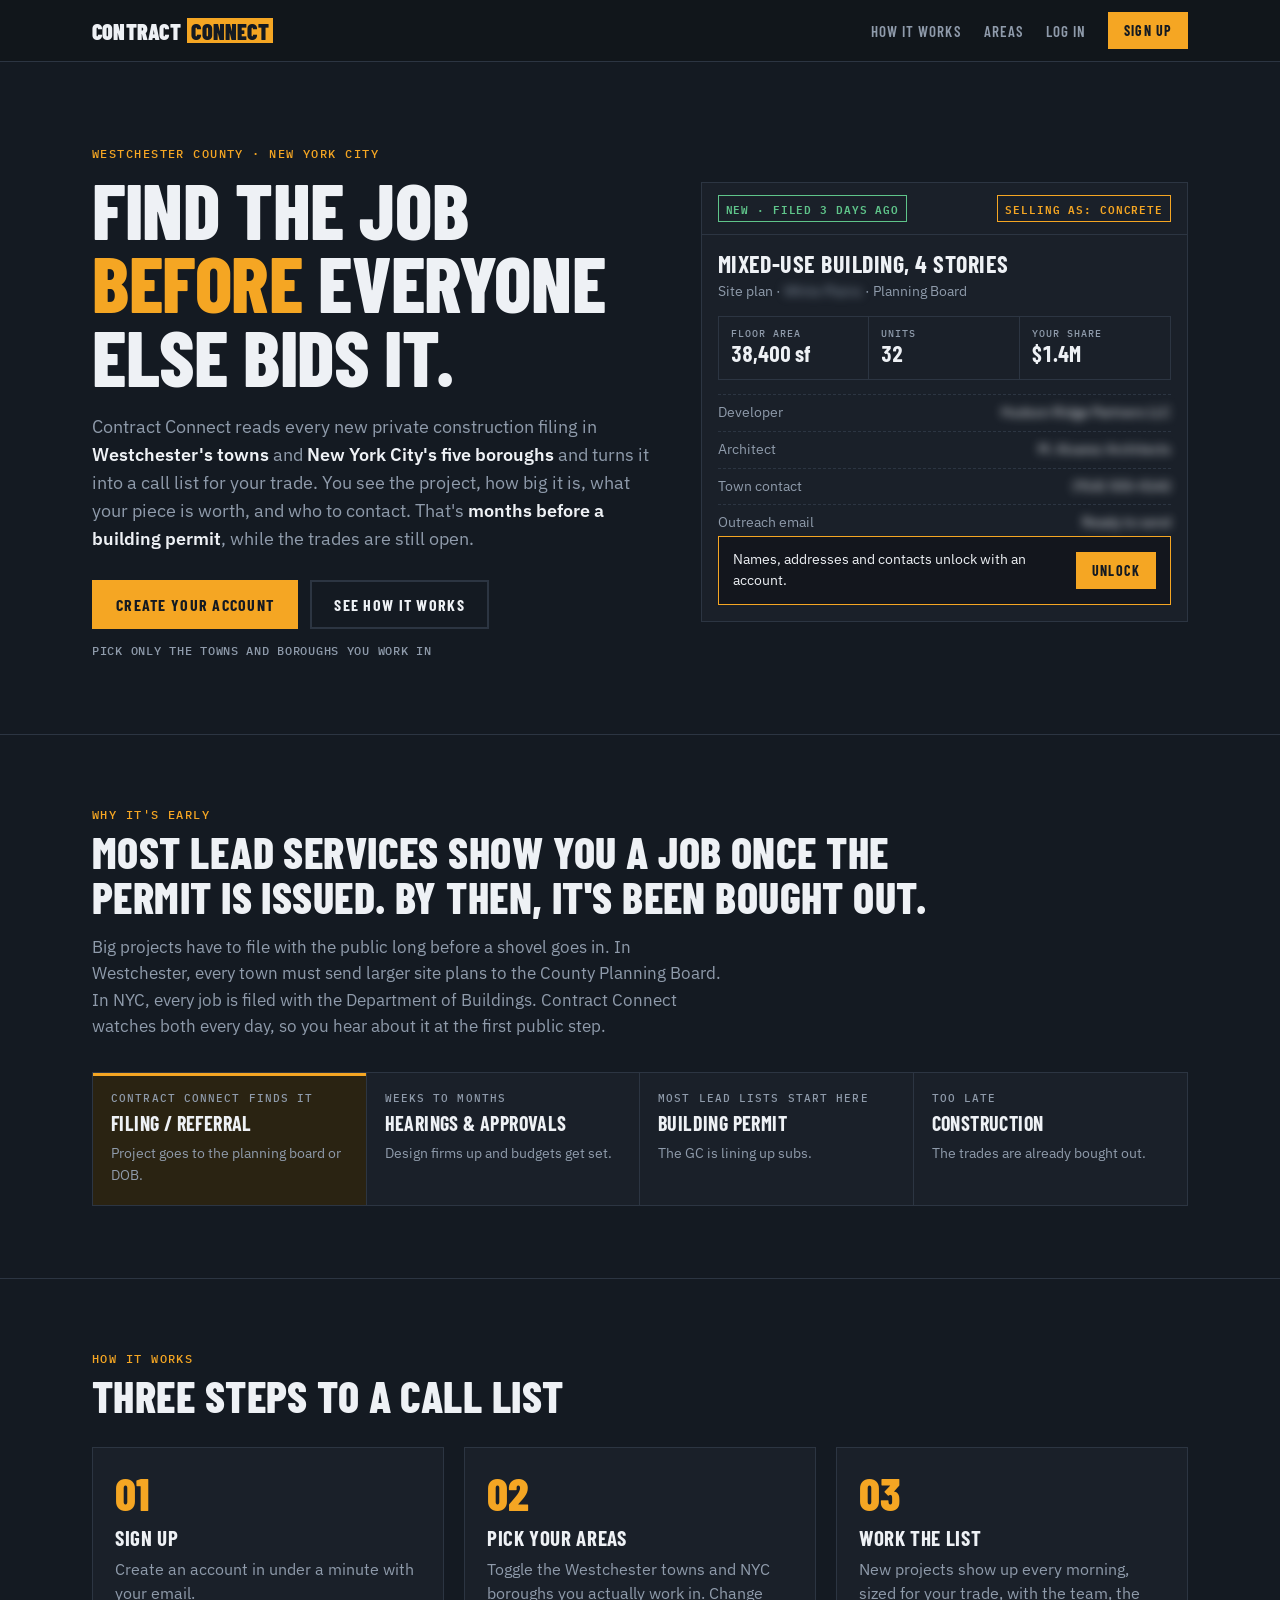
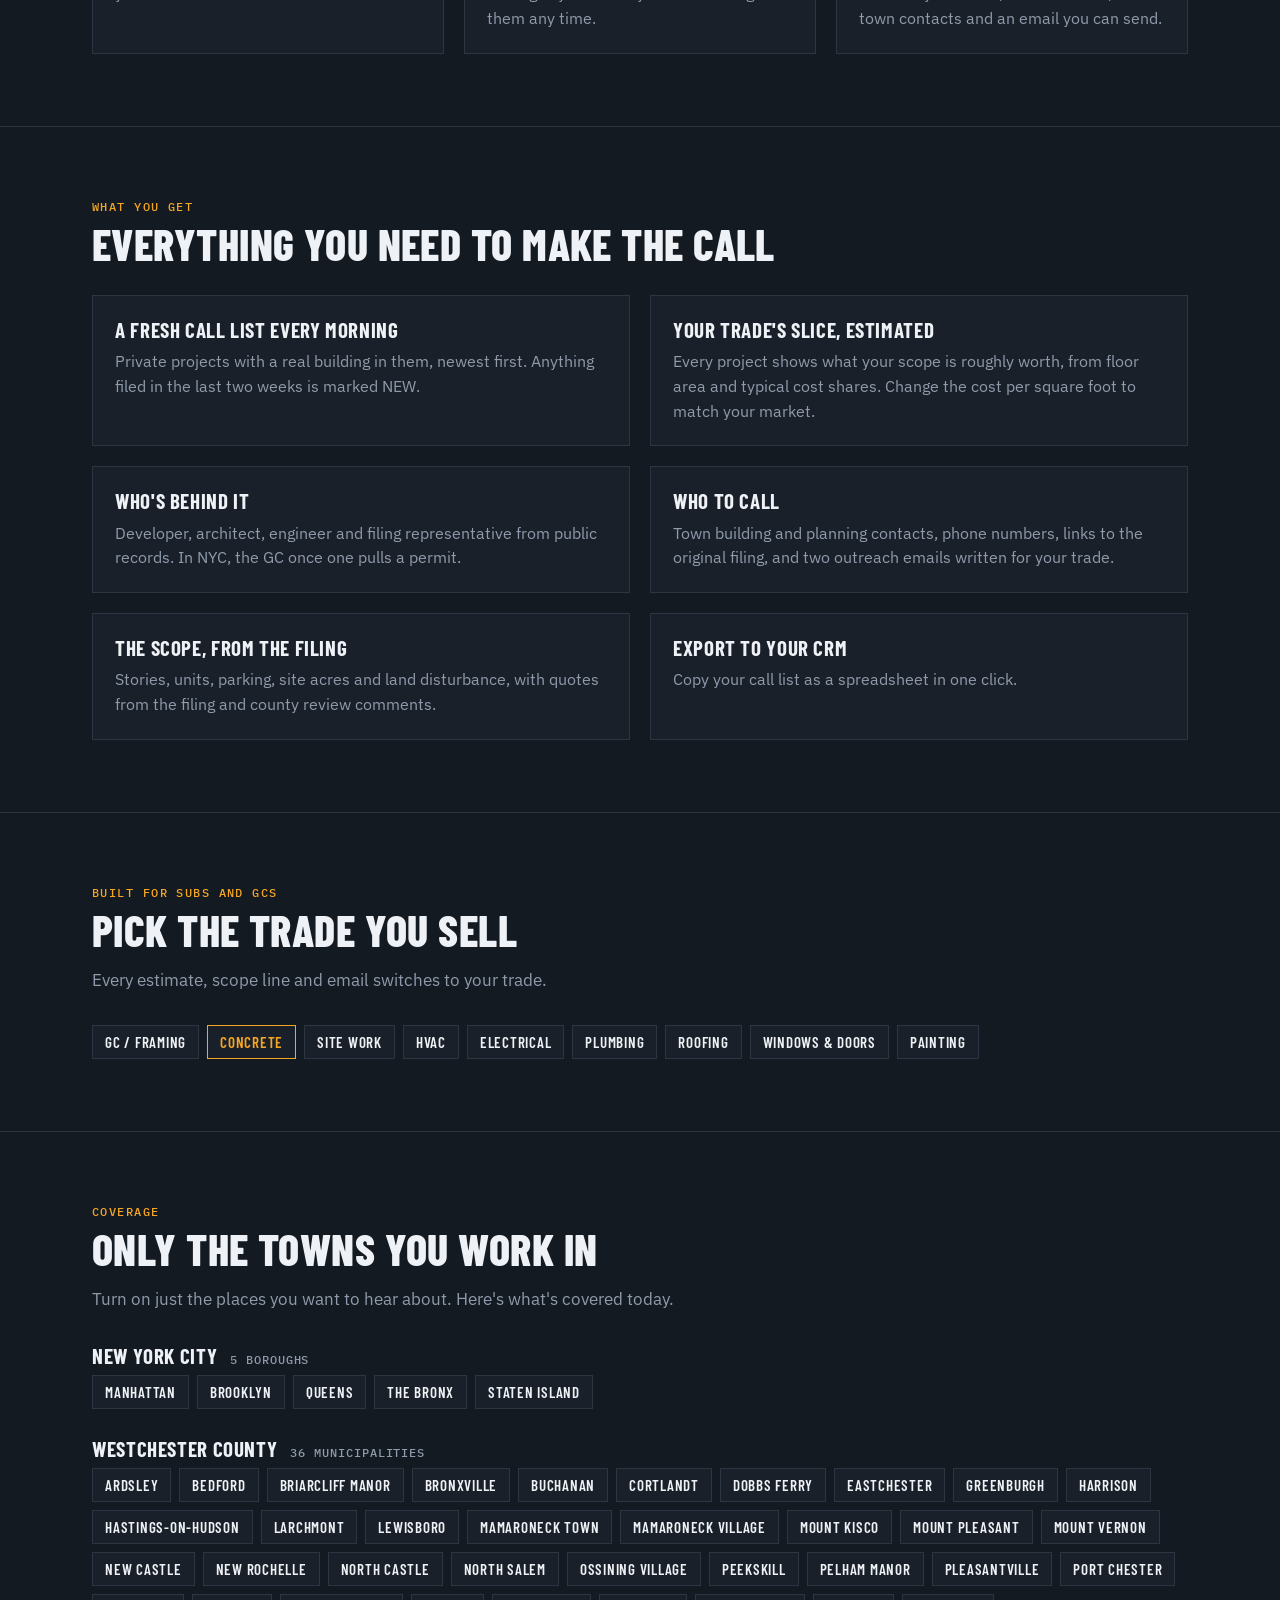
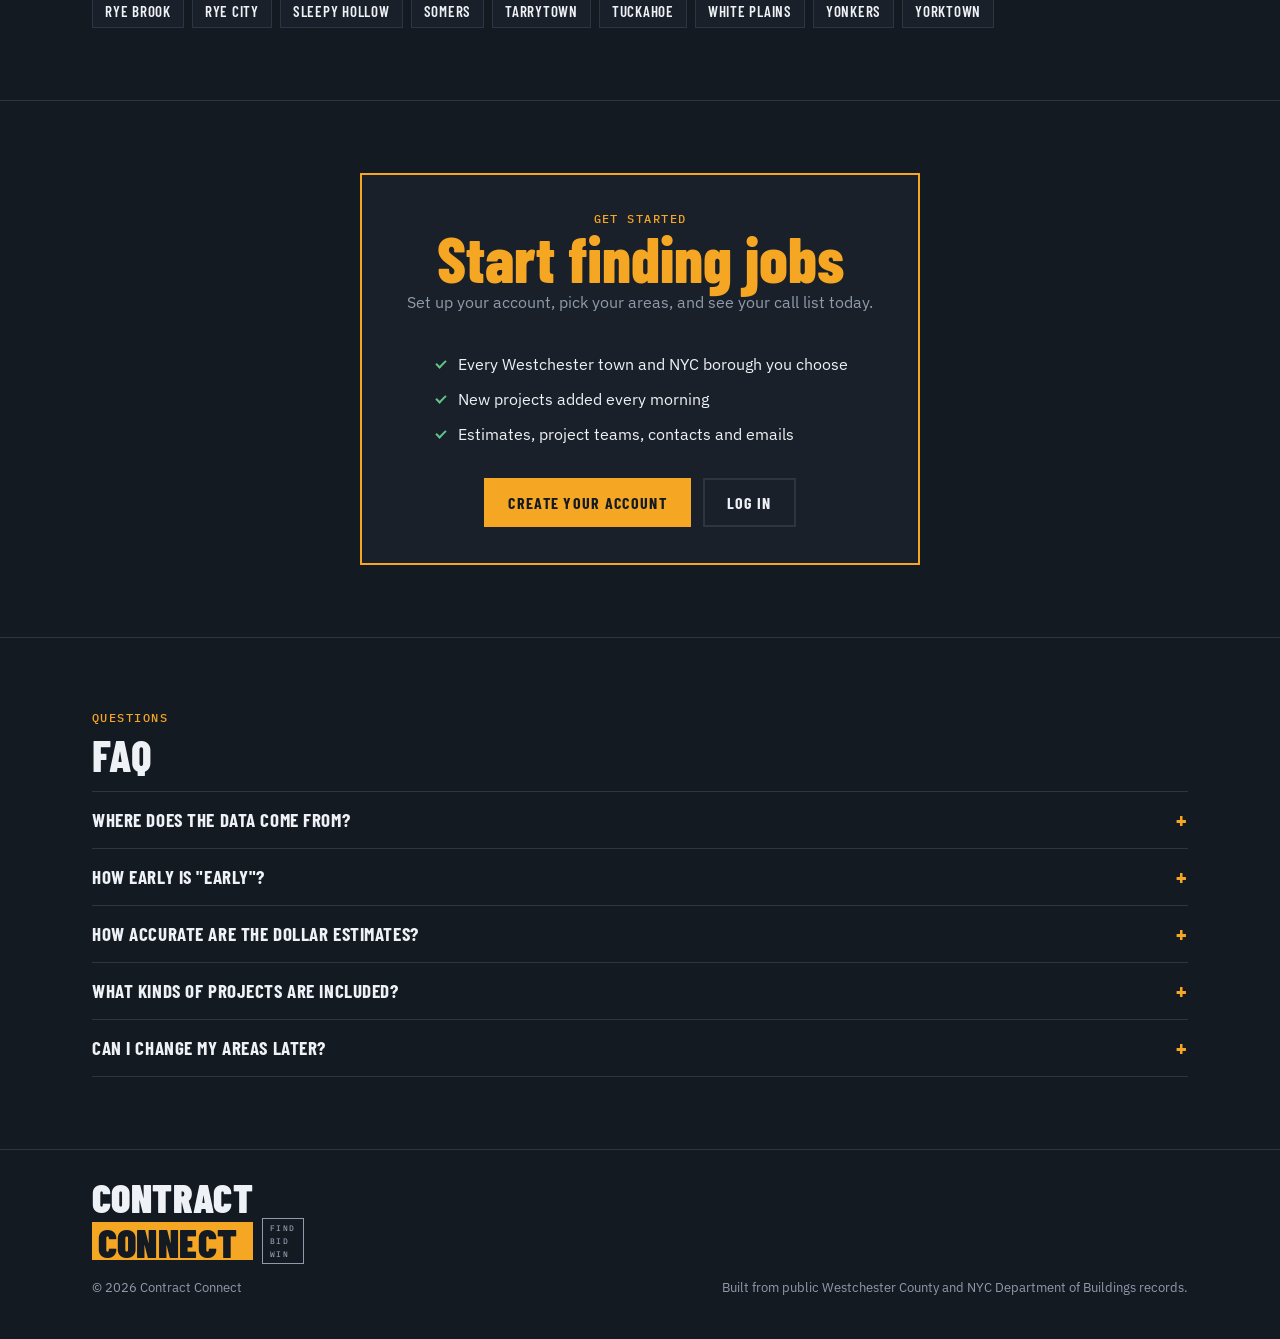
==== index.html @ 94bd34c8 "Contract Connect: landing page, accounts, area picker, data behind sign-in - index.html is now the p" ====
<!DOCTYPE html>
<html lang="en">
<head>
<meta charset="utf-8">
<meta name="viewport" content="width=device-width, initial-scale=1">
<title>Contract Connect: early construction leads for Westchester and NYC</title>
<meta name="description" content="Contract Connect finds private construction projects in Westchester County and New York City months before a building permit, sizes your trade's share, and shows who to call.">
<link rel="preconnect" href="https://fonts.googleapis.com">
<link rel="preconnect" href="https://fonts.gstatic.com" crossorigin>
<link href="https://fonts.googleapis.com/css2?family=Barlow+Condensed:wght@600;700;800;900&family=IBM+Plex+Sans:wght@400;500;600&family=IBM+Plex+Mono:wght@400;500&display=swap" rel="stylesheet">
<link rel="stylesheet" href="cc.css">
<style>
:root{
  --bg:#141a22; --panel:#1a2029; --line:#2c3542; --ink:#eef1f5; --mute:#8f9bab;
  --accent:#f5a623; --accent-ink:#141a22; --steel:#5f7a96; --good:#5fc48a;
  --display:"Barlow Condensed","Arial Narrow",sans-serif;
  --body:"IBM Plex Sans",system-ui,sans-serif;
  --mono:"IBM Plex Mono",ui-monospace,monospace;
  color-scheme:dark;
}
*{box-sizing:border-box}
html{scroll-behavior:smooth}
html,body{margin:0;background:var(--bg);color:var(--ink);font:16px/1.55 var(--body)}
a{color:var(--accent)}
:focus-visible{outline:2px solid var(--accent);outline-offset:2px}
.wrap{max-width:1140px;margin:0 auto;padding:0 22px}
.eyebrow{font:500 12px var(--mono);letter-spacing:.12em;text-transform:uppercase;color:var(--accent)}
h1,h2,h3{font-family:var(--display);text-transform:uppercase;margin:0}
h2{font-weight:800;font-size:clamp(30px,4vw,44px);line-height:1.02;letter-spacing:.01em;margin:8px 0 14px;text-wrap:balance}
h3{font-weight:700;font-size:21px;line-height:1.1;letter-spacing:.03em;margin:0 0 8px}
p{margin:0 0 12px}
.mute{color:var(--mute)}
section{padding:72px 0;border-top:1px solid var(--line)}

/* Buttons */
.btn{display:inline-block;font:700 16px var(--display);letter-spacing:.08em;text-transform:uppercase;text-decoration:none;padding:13px 22px;border:2px solid var(--accent);cursor:pointer}
.btn.primary{background:var(--accent);color:var(--accent-ink)}
.btn.primary:hover{filter:brightness(1.08)}
.btn.ghost{color:var(--ink);border-color:var(--line);background:transparent}
.btn.ghost:hover{border-color:var(--ink)}
.btn.sm{padding:8px 14px;font-size:14px}

/* Header */
header{position:sticky;top:0;z-index:10;background:rgba(18,22,28,.92);backdrop-filter:blur(8px);border-bottom:1px solid var(--line)}
header .wrap{display:flex;align-items:center;justify-content:space-between;gap:16px;padding-top:12px;padding-bottom:12px}
header nav{display:flex;align-items:center;gap:22px}
header nav a.link{font:600 15px var(--display);letter-spacing:.07em;text-transform:uppercase;color:var(--mute);text-decoration:none}
header nav a.link:hover{color:var(--ink)}
@media (max-width:760px){header nav{gap:14px}header nav a.link:not(.keep){display:none}header nav a{white-space:nowrap}header .cc-mark{font-size:17px}}

/* Hero */
.hero{padding:84px 0 76px;border-top:0}
.hero-grid{display:grid;grid-template-columns:minmax(0,1.15fr) minmax(0,1fr);gap:48px;align-items:center}
@media (max-width:900px){.hero-grid{grid-template-columns:1fr}}
.hero h1{font-weight:800;font-size:clamp(44px,6.4vw,78px);line-height:.94;letter-spacing:-.005em;margin:12px 0 20px;text-wrap:balance}
.hero h1 em{font-style:normal;color:var(--accent)}
.hero .lede{font-size:18px;color:var(--mute);max-width:52ch;margin-bottom:28px}
.hero .lede b{color:var(--ink);font-weight:600}
.cta-row{display:flex;flex-wrap:wrap;gap:12px;align-items:center}
.fine{font:500 12px var(--mono);letter-spacing:.06em;color:var(--mute);margin-top:14px;text-transform:uppercase}

/* Sample lead card */
.card{background:var(--panel);border:1px solid var(--line);position:relative}
.card .head{display:flex;justify-content:space-between;align-items:center;padding:12px 16px;border-bottom:1px solid var(--line)}
.tag{font:600 11px var(--mono);letter-spacing:.08em;text-transform:uppercase;padding:3px 7px;border:1px solid currentColor}
.tag.new{color:var(--good)}
.tag.trade{color:var(--accent)}
.card .body{padding:16px}
.card .title{font:700 24px/1.05 var(--display);text-transform:uppercase;letter-spacing:.02em;margin-bottom:4px}
.kv{display:grid;grid-template-columns:repeat(3,1fr);gap:1px;background:var(--line);border:1px solid var(--line);margin:14px 0}
.kv div{background:var(--panel);padding:10px 12px}
.kv small{display:block;font:500 10px var(--mono);letter-spacing:.1em;text-transform:uppercase;color:var(--mute)}
.kv b{font:700 22px var(--display);font-variant-numeric:tabular-nums}
.blur{filter:blur(5px);user-select:none}
.rows{font-size:14px}
.rows div{display:flex;justify-content:space-between;gap:12px;padding:7px 0;border-top:1px dashed var(--line)}
.rows span:first-child{color:var(--mute)}
.lock{position:absolute;left:16px;right:16px;bottom:16px;background:rgba(18,22,28,.9);border:1px solid var(--accent);padding:12px 14px;display:flex;justify-content:space-between;align-items:center;gap:12px;font-size:14px}

/* Steps / features */
.grid3{display:grid;grid-template-columns:repeat(3,minmax(0,1fr));gap:20px}
.grid2{display:grid;grid-template-columns:repeat(2,minmax(0,1fr));gap:20px}
@media (max-width:860px){.grid3,.grid2{grid-template-columns:1fr}}
.box{background:var(--panel);border:1px solid var(--line);padding:22px}
.num{font:800 46px/1 var(--display);color:var(--accent);margin-bottom:10px}
.box p{color:var(--mute);margin:0}
.intro{max-width:64ch;color:var(--mute);font-size:17px;margin-bottom:32px}

/* Timeline */
.timeline{display:grid;grid-template-columns:repeat(4,1fr);border:1px solid var(--line)}
.timeline div{padding:18px;border-right:1px solid var(--line);background:var(--panel)}
.timeline div:last-child{border-right:0}
.timeline div.you{background:#2a2312;box-shadow:inset 0 3px 0 var(--accent)}
.timeline small{display:block;font:500 11px var(--mono);letter-spacing:.1em;text-transform:uppercase;color:var(--mute);margin-bottom:6px}
.timeline b{font:700 20px var(--display);text-transform:uppercase;letter-spacing:.02em}
.timeline p{color:var(--mute);font-size:14px;margin:6px 0 0}
@media (max-width:760px){.timeline{grid-template-columns:1fr}.timeline div{border-right:0;border-bottom:1px solid var(--line)}}

/* Trades & areas chips */
.chips{display:flex;flex-wrap:wrap;gap:8px}
.chip{font:600 15px var(--display);letter-spacing:.05em;text-transform:uppercase;border:1px solid var(--line);background:var(--panel);padding:7px 12px}
.chip.on{border-color:var(--accent);color:var(--accent)}
.areas h3 .count{font:500 12px var(--mono);color:var(--mute);letter-spacing:.08em;margin-left:8px}

/* Sign-up box */
.price{max-width:560px;margin:0 auto;text-align:center;padding:36px 28px;border:2px solid var(--accent);background:var(--panel)}
.price .big{font:800 clamp(44px,7vw,64px)/1 var(--display);color:var(--accent)}
.price ul{list-style:none;padding:0;margin:20px 0 26px;text-align:left;display:inline-block}
.price li{padding:5px 0 5px 26px;position:relative}
.price li:before{content:"";position:absolute;left:4px;top:13px;width:10px;height:6px;border-left:2px solid var(--good);border-bottom:2px solid var(--good);transform:rotate(-45deg)}

/* FAQ */
details{border-top:1px solid var(--line);padding:16px 0}
details:last-child{border-bottom:1px solid var(--line)}
summary{cursor:pointer;font:700 19px var(--display);letter-spacing:.03em;text-transform:uppercase;list-style:none;display:flex;justify-content:space-between;gap:16px}
summary::-webkit-details-marker{display:none}
summary:after{content:"+";color:var(--accent);font-size:24px;line-height:1}
details[open] summary:after{content:"–"}
details p{color:var(--mute);margin:10px 0 0;max-width:70ch}

footer{border-top:1px solid var(--line);padding:30px 0 40px;color:var(--mute);font-size:13px}
footer .wrap{display:flex;justify-content:space-between;align-items:flex-end;flex-wrap:wrap;gap:12px}
.foot-brand{display:flex;flex-direction:column;gap:14px}
footer .cc-mark.stack{font-size:40px}
</style>
</head>
<body>

<header>
  <div class="wrap">
    <a class="cc-mark" href="#top" aria-label="Contract Connect"><span class="c1">Contract</span><span class="c2">Connect</span></a>
    <nav>
      <a class="link" href="#how">How it works</a>
      <a class="link" href="#areas">Areas</a>
      <a class="link keep" href="login.html">Log in</a>
      <a class="btn primary sm" href="login.html#signup">Sign up</a>
    </nav>
  </div>
</header>

<main id="top">
  <section class="hero">
    <div class="wrap hero-grid">
      <div>
        <div class="eyebrow">Westchester County · New York City</div>
        <h1>Find the job <em>before</em> everyone else bids it.</h1>
        <p class="lede">Contract Connect reads every new private construction filing in <b>Westchester's towns</b> and <b>New York City's five boroughs</b> and turns it into a call list for your trade. You see the project, how big it is, what your piece is worth, and who to contact. That's <b>months before a building permit</b>, while the trades are still open.</p>
        <div class="cta-row">
          <a class="btn primary" href="login.html#signup">Create your account</a>
          <a class="btn ghost" href="#how">See how it works</a>
        </div>
        <div class="fine">Pick only the towns and boroughs you work in</div>
      </div>

      <div class="card" aria-label="Example lead">
        <div class="head"><span class="tag new">New · filed 3 days ago</span><span class="tag trade">Selling as: Concrete</span></div>
        <div class="body">
          <div class="title">Mixed-use building, 4 stories</div>
          <div class="mute" style="font-size:14px">Site plan · <span class="blur">White Plains</span> · Planning Board</div>
          <div class="kv">
            <div><small>Floor area</small><b>38,400 sf</b></div>
            <div><small>Units</small><b>32</b></div>
            <div><small>Your share</small><b>$1.4M</b></div>
          </div>
          <div class="rows">
            <div><span>Developer</span><span class="blur">Hudson Ridge Partners LLC</span></div>
            <div><span>Architect</span><span class="blur">M. Alvarez Architects</span></div>
            <div><span>Town contact</span><span class="blur">(914) 555-0142</span></div>
            <div><span>Outreach email</span><span class="blur">Ready to send</span></div>
          </div>
          <div style="height:64px"></div>
        </div>
        <div class="lock"><span>Names, addresses and contacts unlock with an account.</span><a class="btn primary sm" href="login.html#signup">Unlock</a></div>
      </div>
    </div>
  </section>

  <section id="why">
    <div class="wrap">
      <div class="eyebrow">Why it's early</div>
      <h2>Most lead services show you a job once the permit is issued. By then, it's been bought out.</h2>
      <p class="intro">Big projects have to file with the public long before a shovel goes in. In Westchester, every town must send larger site plans to the County Planning Board. In NYC, every job is filed with the Department of Buildings. Contract Connect watches both every day, so you hear about it at the first public step.</p>
      <div class="timeline">
        <div class="you"><small>Contract Connect finds it</small><b>Filing / referral</b><p>Project goes to the planning board or DOB.</p></div>
        <div><small>Weeks to months</small><b>Hearings &amp; approvals</b><p>Design firms up and budgets get set.</p></div>
        <div><small>Most lead lists start here</small><b>Building permit</b><p>The GC is lining up subs.</p></div>
        <div><small>Too late</small><b>Construction</b><p>The trades are already bought out.</p></div>
      </div>
    </div>
  </section>

  <section id="how">
    <div class="wrap">
      <div class="eyebrow">How it works</div>
      <h2>Three steps to a call list</h2>
      <div class="grid3" style="margin-top:28px">
        <div class="box"><div class="num">01</div><h3>Sign up</h3><p>Create an account in under a minute with your email.</p></div>
        <div class="box"><div class="num">02</div><h3>Pick your areas</h3><p>Toggle the Westchester towns and NYC boroughs you actually work in. Change them any time.</p></div>
        <div class="box"><div class="num">03</div><h3>Work the list</h3><p>New projects show up every morning, sized for your trade, with the team, the town contacts and an email you can send.</p></div>
      </div>
    </div>
  </section>

  <section id="features">
    <div class="wrap">
      <div class="eyebrow">What you get</div>
      <h2>Everything you need to make the call</h2>
      <div class="grid2" style="margin-top:28px">
        <div class="box"><h3>A fresh call list every morning</h3><p>Private projects with a real building in them, newest first. Anything filed in the last two weeks is marked NEW.</p></div>
        <div class="box"><h3>Your trade's slice, estimated</h3><p>Every project shows what your scope is roughly worth, from floor area and typical cost shares. Change the cost per square foot to match your market.</p></div>
        <div class="box"><h3>Who's behind it</h3><p>Developer, architect, engineer and filing representative from public records. In NYC, the GC once one pulls a permit.</p></div>
        <div class="box"><h3>Who to call</h3><p>Town building and planning contacts, phone numbers, links to the original filing, and two outreach emails written for your trade.</p></div>
        <div class="box"><h3>The scope, from the filing</h3><p>Stories, units, parking, site acres and land disturbance, with quotes from the filing and county review comments.</p></div>
        <div class="box"><h3>Export to your CRM</h3><p>Copy your call list as a spreadsheet in one click.</p></div>
      </div>
    </div>
  </section>

  <section id="trades">
    <div class="wrap">
      <div class="eyebrow">Built for subs and GCs</div>
      <h2>Pick the trade you sell</h2>
      <p class="intro">Every estimate, scope line and email switches to your trade.</p>
      <div class="chips">
        <span class="chip">GC / framing</span><span class="chip on">Concrete</span><span class="chip">Site work</span><span class="chip">HVAC</span><span class="chip">Electrical</span><span class="chip">Plumbing</span><span class="chip">Roofing</span><span class="chip">Windows &amp; doors</span><span class="chip">Painting</span>
      </div>
    </div>
  </section>

  <section id="areas" class="areas">
    <div class="wrap">
      <div class="eyebrow">Coverage</div>
      <h2>Only the towns you work in</h2>
      <p class="intro">Turn on just the places you want to hear about. Here's what's covered today.</p>
      <h3>New York City <span class="count">5 boroughs</span></h3>
      <div class="chips" style="margin-bottom:28px">
        <span class="chip">Manhattan</span><span class="chip">Brooklyn</span><span class="chip">Queens</span><span class="chip">The Bronx</span><span class="chip">Staten Island</span>
      </div>
      <h3>Westchester County <span class="count" id="wc-count"></span></h3>
      <div class="chips" id="wc-towns"></div>
    </div>
  </section>

  <section id="get-started">
    <div class="wrap">
      <div class="price">
        <div class="eyebrow">Get started</div>
        <div class="big">Start finding jobs</div>
        <p class="mute">Set up your account, pick your areas, and see your call list today.</p>
        <ul>
          <li>Every Westchester town and NYC borough you choose</li>
          <li>New projects added every morning</li>
          <li>Estimates, project teams, contacts and emails</li>
        </ul>
        <div class="cta-row" style="justify-content:center">
          <a class="btn primary" href="login.html#signup">Create your account</a>
          <a class="btn ghost" href="login.html">Log in</a>
        </div>
      </div>
    </div>
  </section>

  <section id="faq">
    <div class="wrap">
      <div class="eyebrow">Questions</div>
      <h2>FAQ</h2>
      <details><summary>Where does the data come from?</summary><p>Westchester County Planning Board referrals, which every municipality must file for larger land-use cases, and NYC Department of Buildings job filings and permits. Both are public records. We pull them every morning and do the sorting, sizing and research for you.</p></details>
      <details><summary>How early is "early"?</summary><p>A planning referral or DOB filing usually comes months before a building permit, often before the owner has picked a GC or bought out the trades.</p></details>
      <details><summary>How accurate are the dollar estimates?</summary><p>They're for deciding which jobs to chase, not for bidding. They use the project's floor area, a cost per square foot you can adjust, and typical cost shares for each trade.</p></details>
      <details><summary>What kinds of projects are included?</summary><p>Private projects with a real building in them: roughly 5,000 square feet or more, or 5 or more homes. Very large projects that a local builder is unlikely to win are left off the call list but still searchable.</p></details>
      <details><summary>Can I change my areas later?</summary><p>Yes. Turn towns and boroughs on or off whenever you like from your account.</p></details>
    </div>
  </section>
</main>

<footer>
  <div class="wrap">
    <span class="foot-brand"><a class="cc-mark stack" href="#top" aria-label="Contract Connect"><span class="c1">Contract</span><span class="c2">Connect</span><span class="tag">FIND
BID
WIN</span></a><span>© <span id="yr"></span> Contract Connect</span></span>
    <span>Built from public Westchester County and NYC Department of Buildings records.</span>
  </div>
</footer>

<script>
const WC_TOWNS = ["Ardsley","Bedford","Briarcliff Manor","Bronxville","Buchanan","Cortlandt","Dobbs Ferry","Eastchester","Greenburgh","Harrison","Hastings-on-Hudson","Larchmont","Lewisboro","Mamaroneck Town","Mamaroneck Village","Mount Kisco","Mount Pleasant","Mount Vernon","New Castle","New Rochelle","North Castle","North Salem","Ossining Village","Peekskill","Pelham Manor","Pleasantville","Port Chester","Rye Brook","Rye City","Sleepy Hollow","Somers","Tarrytown","Tuckahoe","White Plains","Yonkers","Yorktown"];
document.getElementById('wc-towns').innerHTML = WC_TOWNS.map(t => `<span class="chip">${t}</span>`).join('');
document.getElementById('wc-count').textContent = WC_TOWNS.length + ' municipalities';
document.getElementById('yr').textContent = new Date().getFullYear();
</script>
</body>
</html>
---- cc.css ----
/* Contract Connect: shared styles for the logo, the account bar, and the log-in and area pages. */
:root{
  --bg:#141a22; --panel:#1a2029; --line:#2c3542; --ink:#eef1f5; --mute:#8f9bab;
  --accent:#f5a623; --accent-ink:#141a22; --good:#5fc48a; --bad:#e2665c;
  --display:"Barlow Condensed","Arial Narrow",sans-serif;
  --body:"IBM Plex Sans",system-ui,sans-serif;
  --mono:"IBM Plex Mono",ui-monospace,monospace;
}

*,*:before,*:after{box-sizing:border-box}

/* Logo, rebuilt in type so it stays sharp. One line: .cc-mark. Stacked with tagline: .cc-mark.stack */
.cc-mark{display:inline-flex;align-items:center;gap:.28em;font:900 22px/1 var(--display);letter-spacing:.01em;text-transform:uppercase;color:var(--ink);text-decoration:none;white-space:nowrap}
a.cc-mark,.cc-page a.cc-mark,a.cc-mark:hover{color:var(--ink);text-decoration:none}
.cc-bar .wrap,.cc-page .wrap{max-width:1180px;margin:0 auto;padding:0 20px}
.cc-mark .c2{background:var(--accent);color:var(--accent-ink);padding:.1em .2em .06em}
a.cc-mark.light,.cc-mark.light{color:var(--accent-ink)}
.cc-mark.light .c2{background:var(--accent-ink);color:var(--accent)}
.cc-mark.stack{display:inline-grid;grid-template-columns:auto auto;gap:.08em .22em;align-items:center;font-size:64px;line-height:.86}
.cc-mark.stack .c1{grid-column:1}
.cc-mark.stack .c2{grid-column:1;padding:.07em .14em .02em}
.cc-mark.stack .tag{grid-column:2;grid-row:2;font:500 .2em/1.6 var(--mono);letter-spacing:.18em;color:var(--mute)}
.cc-mark .tag{white-space:pre}

/* Account bar above the app pages */
.cc-bar{background:#0e1218;border-bottom:1px solid var(--line);position:relative;z-index:6}
.cc-bar-in{display:flex;align-items:center;justify-content:space-between;gap:14px;min-height:50px;flex-wrap:wrap}
.cc-bar .cc-mark{font-size:19px}
.cc-bar nav{display:flex;align-items:center;gap:4px;flex-wrap:wrap}
.cc-bar nav a,.cc-bar nav button{font:700 14px var(--display);letter-spacing:.07em;text-transform:uppercase;color:var(--mute);text-decoration:none;background:none;border:0;padding:7px 10px;cursor:pointer}
.cc-bar nav a:hover,.cc-bar nav button:hover{color:var(--ink)}
.cc-bar nav a.on{color:var(--accent)}
@media (max-width:600px){.cc-bar-in{padding-top:6px;padding-bottom:6px}.cc-bar nav{gap:0;margin-left:-10px}.cc-bar nav a,.cc-bar nav button{font-size:13px;padding:6px 8px}}
.cc-bar nav i{font:500 11px var(--mono);font-style:normal;margin-left:5px;padding:1px 5px;border:1px solid var(--line);color:var(--mute)}

/* Messages inside an app page */
.cc-loading{padding:40px 0;color:var(--mute);font:500 13px var(--mono);letter-spacing:.06em;text-transform:uppercase}
.cc-empty{padding:70px 0;max-width:560px}
.cc-empty h2{margin-bottom:10px}
.cc-empty p{color:var(--mute)}

/* Buttons and forms */
.cc-btn{display:inline-block;font:700 16px var(--display);letter-spacing:.08em;text-transform:uppercase;text-decoration:none;padding:12px 20px;border:2px solid var(--accent);background:var(--accent);color:var(--accent-ink);cursor:pointer}
.cc-btn:hover{filter:brightness(1.08)}
.cc-btn:disabled{opacity:.6;cursor:wait}
.cc-btn.ghost{background:transparent;color:var(--ink);border-color:var(--line)}
.cc-btn.ghost:hover{border-color:var(--ink)}
.cc-btn.block{display:block;width:100%;text-align:center}

/* Centered card pages (log in, sign up) */
.cc-page{margin:0;min-height:100vh;background:var(--bg);color:var(--ink);font:15px/1.5 var(--body)}
.cc-page a{color:var(--accent)}
.cc-center{min-height:100vh;display:grid;place-items:center;padding:30px 18px}
.cc-card{width:100%;max-width:430px;background:var(--panel);border:1px solid var(--line);padding:30px}
.cc-card .cc-mark.stack{font-size:46px;margin-bottom:22px;text-decoration:none}
.cc-card h1{font:800 28px/1.05 var(--display);text-transform:uppercase;margin:0 0 6px}
.cc-card p{color:var(--mute);margin:0 0 16px}
.cc-tabs{display:grid;grid-template-columns:1fr 1fr;border:1px solid var(--line);margin:0 0 20px}
.cc-tabs button{font:700 15px var(--display);letter-spacing:.07em;text-transform:uppercase;background:none;border:0;color:var(--mute);padding:10px;cursor:pointer}
.cc-tabs button.on{background:var(--accent);color:var(--accent-ink)}
.cc-field{display:block;margin-bottom:14px}
.cc-field span{display:block;font:500 11px var(--mono);letter-spacing:.1em;text-transform:uppercase;color:var(--mute);margin-bottom:5px}
.cc-field input{width:100%;font:inherit;color:var(--ink);background:var(--bg);border:1px solid var(--line);padding:11px 12px}
.cc-field input:focus{outline:2px solid var(--accent);outline-offset:0;border-color:var(--accent)}
.cc-msg{font-size:14px;padding:10px 12px;margin:0 0 14px;border:1px solid}
.cc-msg.err{color:#ffb4ad;border-color:var(--bad);background:rgba(226,102,92,.08)}
.cc-msg.ok{color:#bff0d2;border-color:var(--good);background:rgba(95,196,138,.08)}
.cc-small{font-size:13px;color:var(--mute);margin-top:16px;text-align:center}
.cc-linkbtn{background:none;border:0;padding:0;color:var(--accent);font:inherit;cursor:pointer;text-decoration:underline}
.hide{display:none!important}
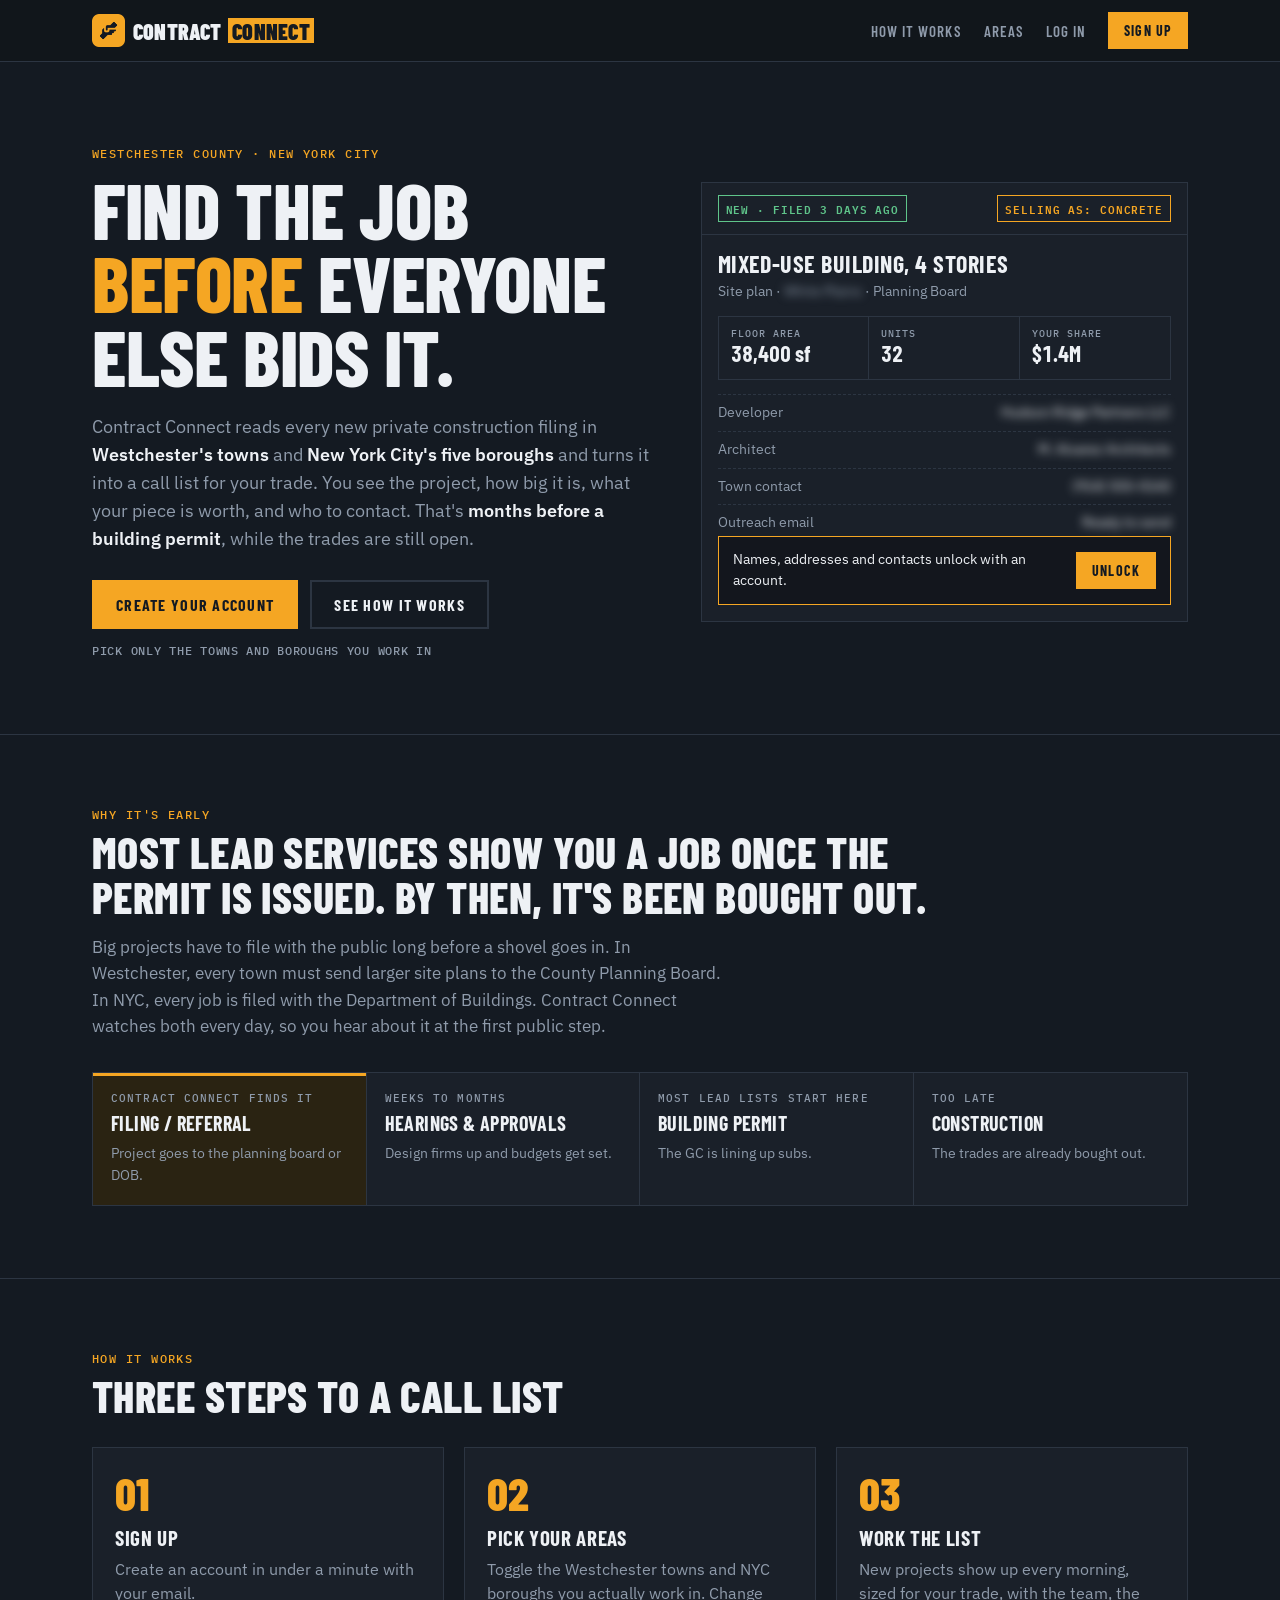
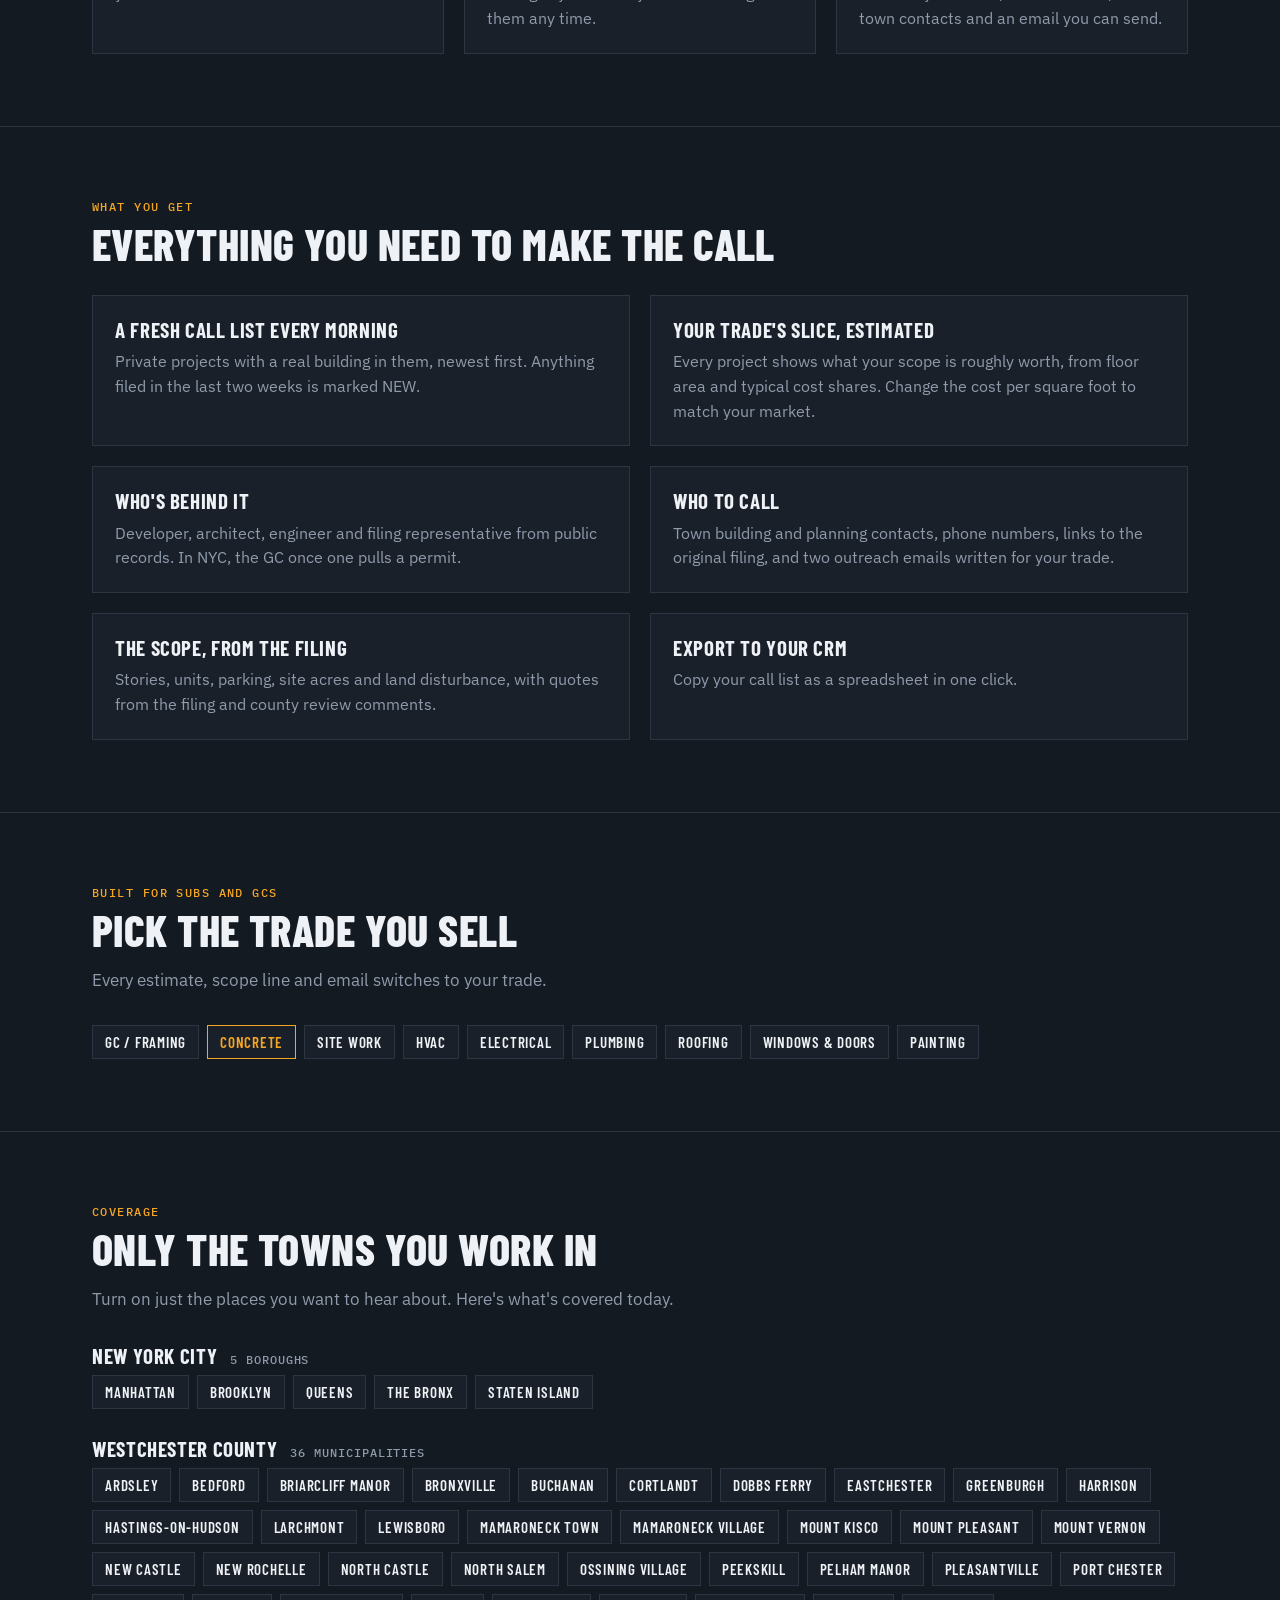
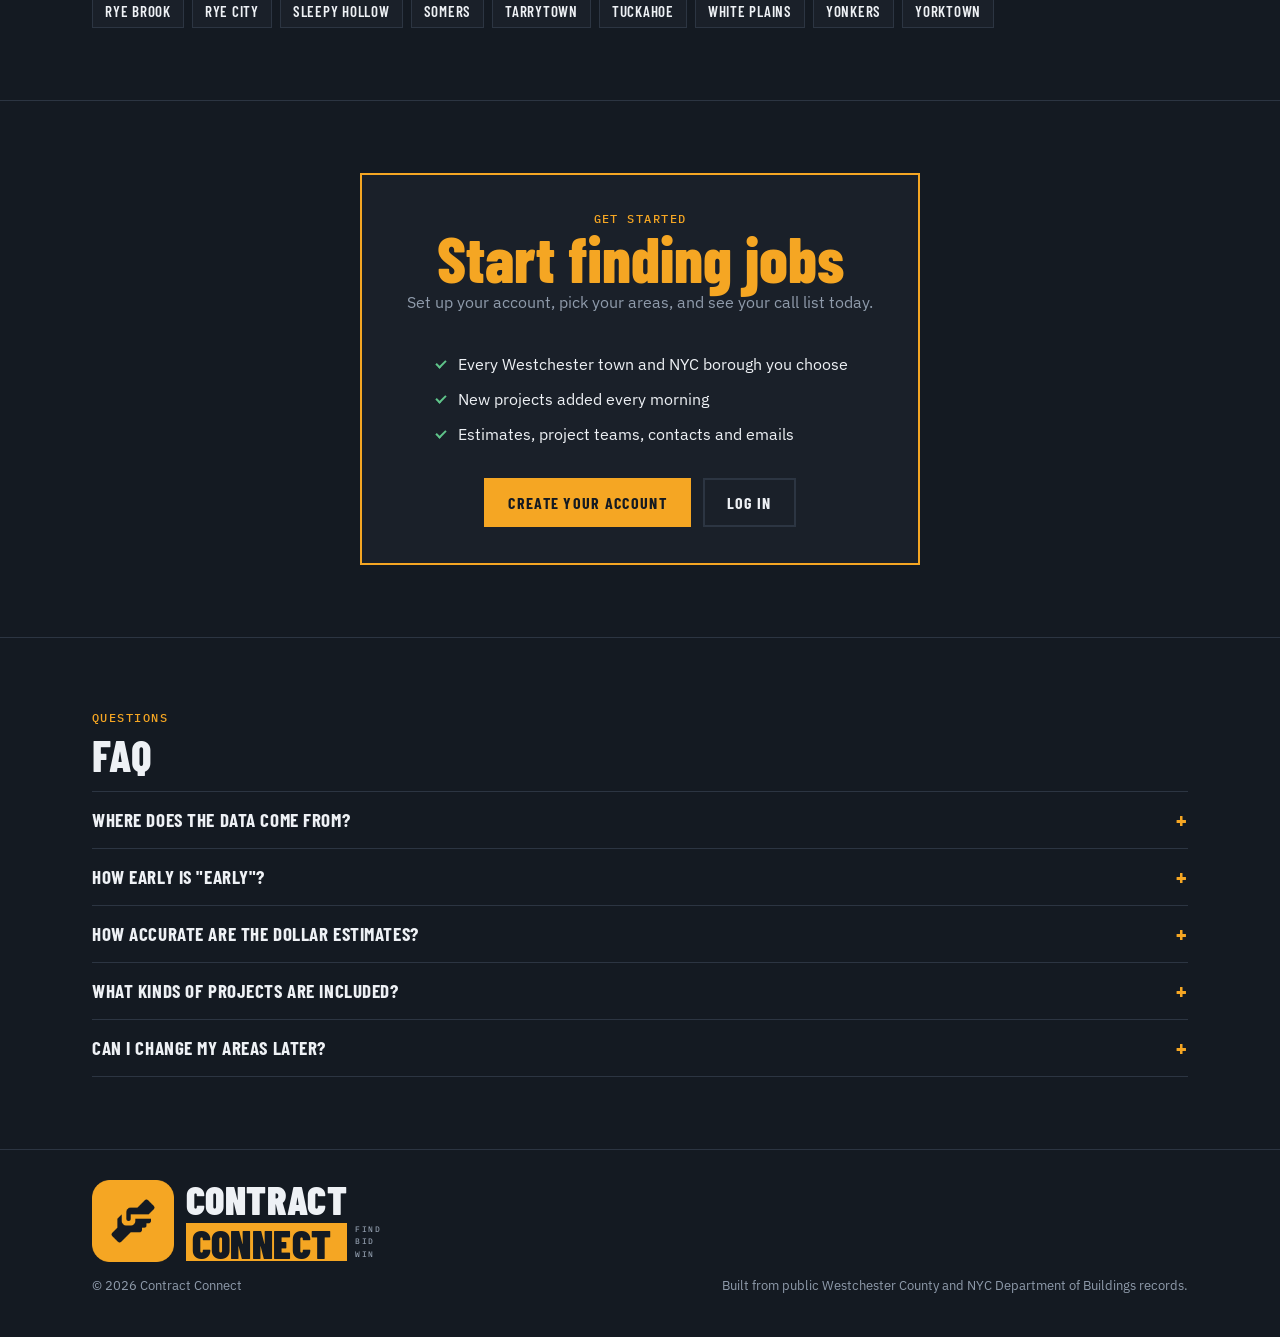
==== commit d7bed439: "Add the Contract Connect icon to the logo, tab icons and link previews - assets/icon.png and assets/" ====
--- a/index.html
+++ b/index.html
@@ -8,6 +8,19 @@
 <link rel="preconnect" href="https://fonts.googleapis.com">
 <link rel="preconnect" href="https://fonts.gstatic.com" crossorigin>
 <link href="https://fonts.googleapis.com/css2?family=Barlow+Condensed:wght@600;700;800;900&family=IBM+Plex+Sans:wght@400;500;600&family=IBM+Plex+Mono:wght@400;500&display=swap" rel="stylesheet">
+<link rel="icon" type="image/png" sizes="32x32" href="assets/favicon-32.png">
+<link rel="icon" type="image/png" sizes="192x192" href="assets/favicon-192.png">
+<link rel="apple-touch-icon" href="assets/apple-touch-icon.png">
+<meta name="theme-color" content="#141a22">
+<meta property="og:type" content="website">
+<meta property="og:site_name" content="Contract Connect">
+<meta property="og:title" content="Contract Connect: find the job before everyone else bids it">
+<meta property="og:description" content="Early private construction leads for Westchester and NYC, sized for your trade, with who to call.">
+<meta property="og:url" content="https://rezcagroup.github.io/westchester-lead-machine/">
+<meta property="og:image" content="https://rezcagroup.github.io/westchester-lead-machine/assets/og-image.png">
+<meta property="og:image:width" content="1200">
+<meta property="og:image:height" content="630">
+<meta name="twitter:card" content="summary_large_image">
 <link rel="stylesheet" href="cc.css">
 <style>
 :root{
@@ -128,7 +141,7 @@
 
 <header>
   <div class="wrap">
-    <a class="cc-mark" href="#top" aria-label="Contract Connect"><span class="c1">Contract</span><span class="c2">Connect</span></a>
+    <a class="cc-mark" href="#top" aria-label="Contract Connect"><img class="cc-ic" src="assets/icon.png" alt=""><span class="c1">Contract</span><span class="c2">Connect</span></a>
     <nav>
       <a class="link" href="#how">How it works</a>
       <a class="link" href="#areas">Areas</a>
@@ -275,7 +288,7 @@
 
 <footer>
   <div class="wrap">
-    <span class="foot-brand"><a class="cc-mark stack" href="#top" aria-label="Contract Connect"><span class="c1">Contract</span><span class="c2">Connect</span><span class="tag">FIND
+    <span class="foot-brand"><a class="cc-mark stack" href="#top" aria-label="Contract Connect"><img class="cc-ic" src="assets/icon.png" alt=""><span class="c1">Contract</span><span class="c2">Connect</span><span class="cc-tag">FIND
 BID
 WIN</span></a><span>© <span id="yr"></span> Contract Connect</span></span>
     <span>Built from public Westchester County and NYC Department of Buildings records.</span>
--- a/cc.css
+++ b/cc.css
@@ -16,11 +16,13 @@
 .cc-mark .c2{background:var(--accent);color:var(--accent-ink);padding:.1em .2em .06em}
 a.cc-mark.light,.cc-mark.light{color:var(--accent-ink)}
 .cc-mark.light .c2{background:var(--accent-ink);color:var(--accent)}
-.cc-mark.stack{display:inline-grid;grid-template-columns:auto auto;gap:.08em .22em;align-items:center;font-size:64px;line-height:.86}
-.cc-mark.stack .c1{grid-column:1}
-.cc-mark.stack .c2{grid-column:1;padding:.07em .14em .02em}
-.cc-mark.stack .tag{grid-column:2;grid-row:2;font:500 .2em/1.6 var(--mono);letter-spacing:.18em;color:var(--mute)}
-.cc-mark .tag{white-space:pre}
+.cc-mark .cc-ic{height:1.5em;width:auto;flex:none;margin-right:.08em}
+.cc-mark.stack{display:inline-grid;grid-template-columns:auto auto auto;gap:.08em .2em;align-items:center;font-size:64px;line-height:.86}
+.cc-mark.stack .cc-ic{grid-column:1;grid-row:1 / 3;height:2.05em;margin-right:.1em}
+.cc-mark.stack .c1{grid-column:2;grid-row:1}
+.cc-mark.stack .c2{grid-column:2;grid-row:2;padding:.07em .14em .02em}
+.cc-mark.stack .cc-tag{grid-column:3;grid-row:2;font:500 .2em/1.6 var(--mono);letter-spacing:.18em;color:var(--mute)}
+.cc-mark .cc-tag{white-space:pre}
 
 /* Account bar above the app pages */
 .cc-bar{background:#0e1218;border-bottom:1px solid var(--line);position:relative;z-index:6}
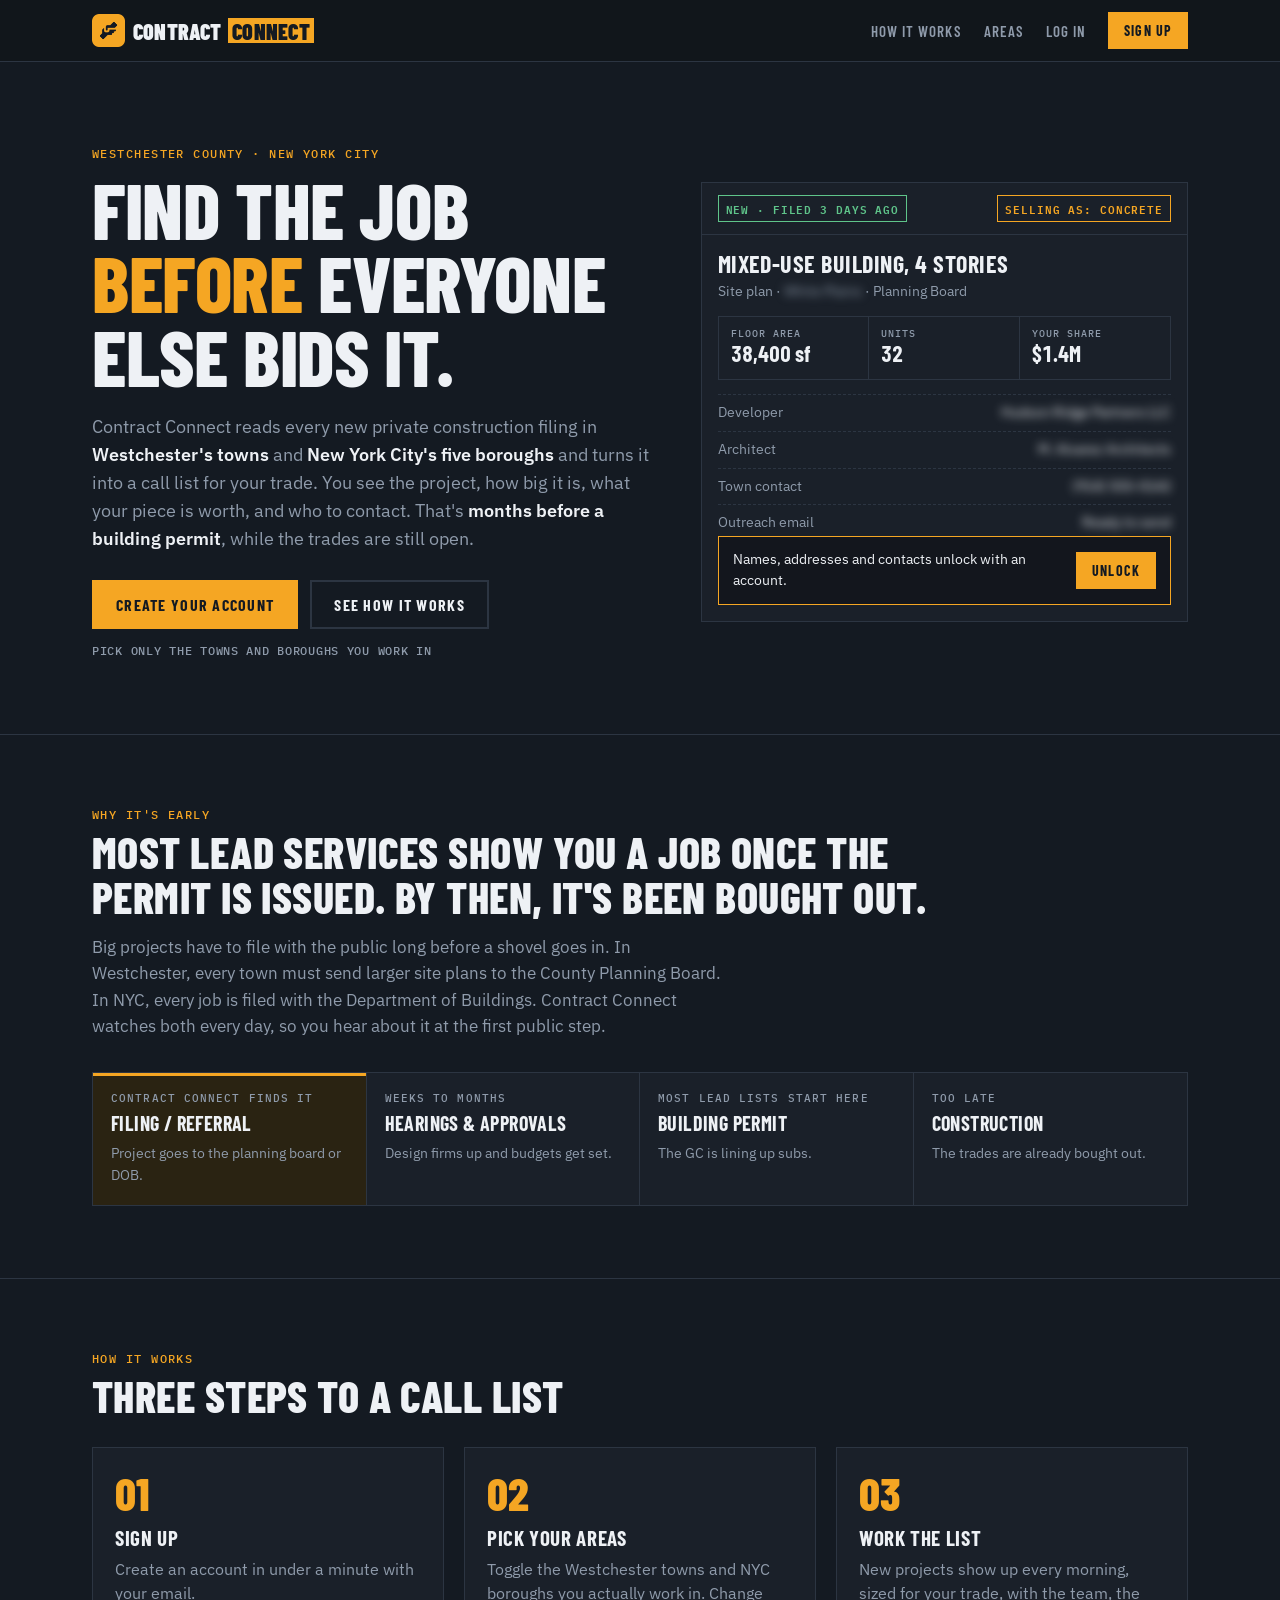
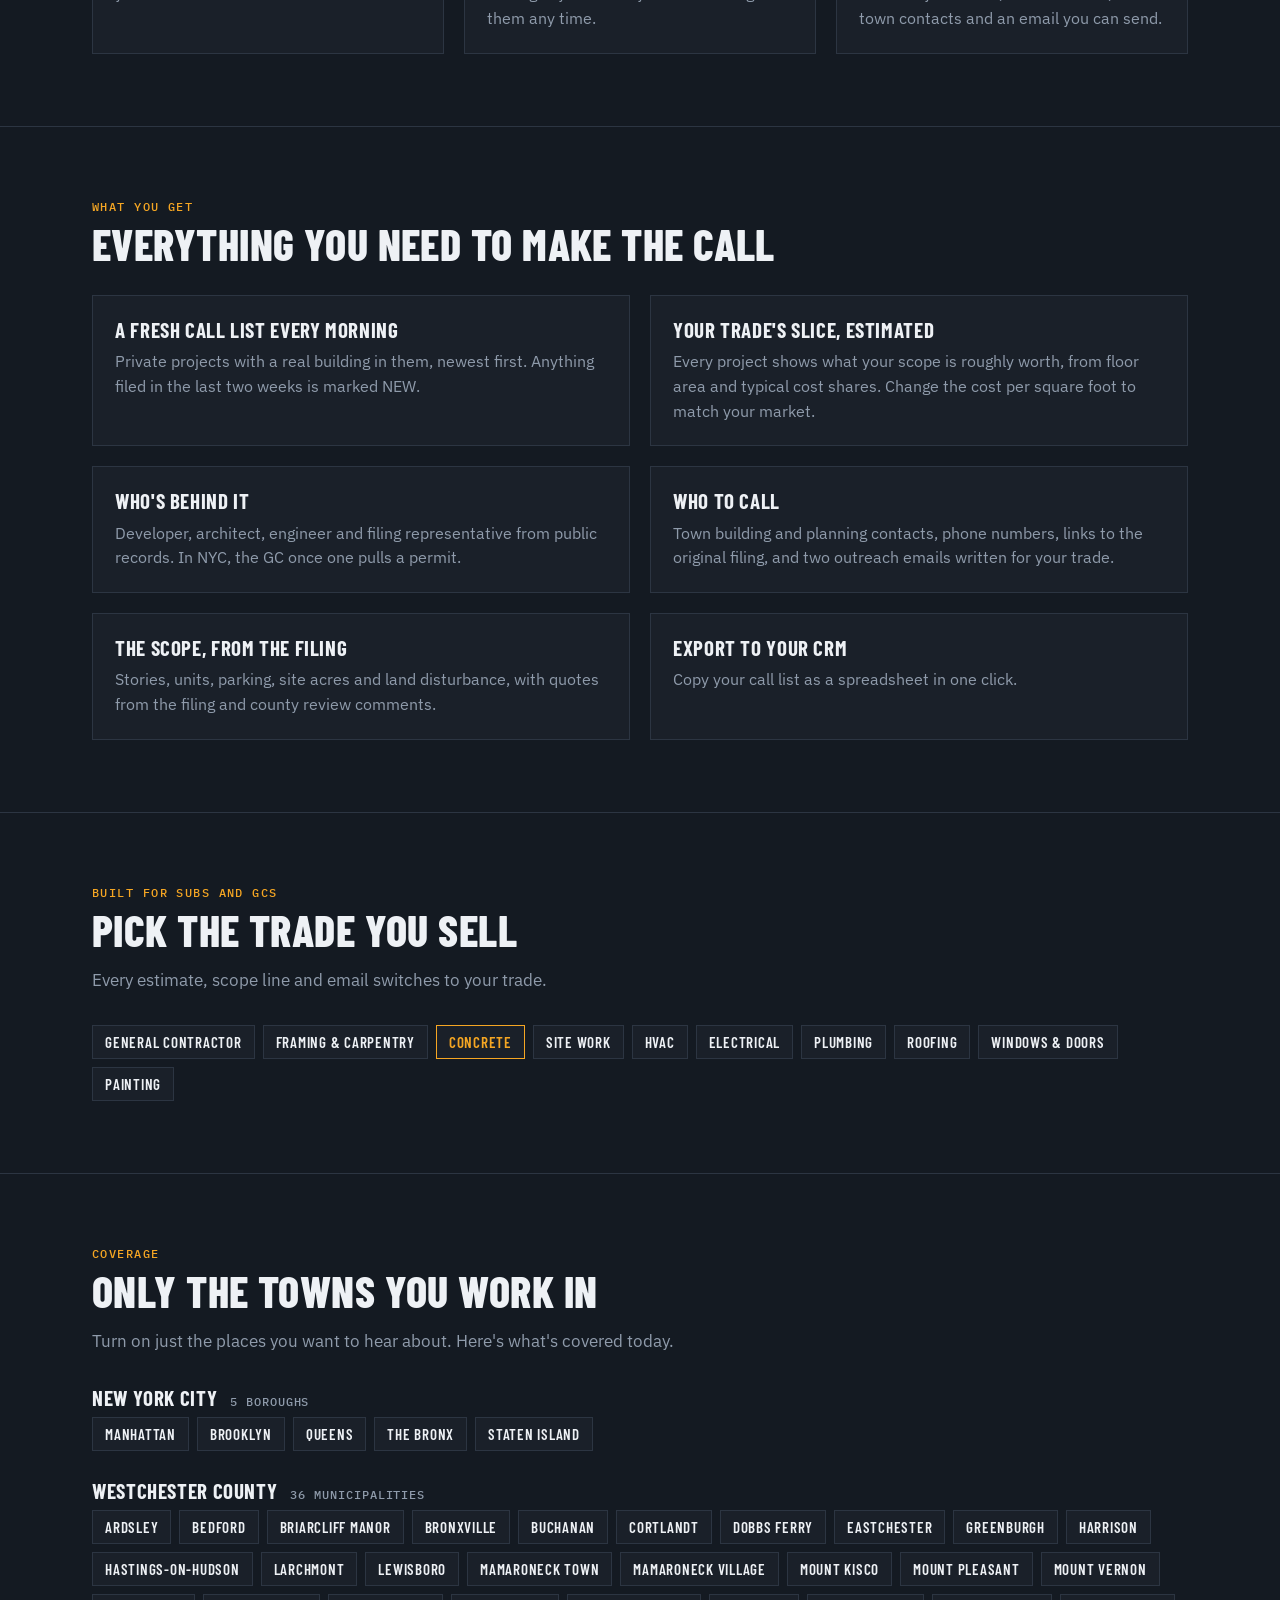
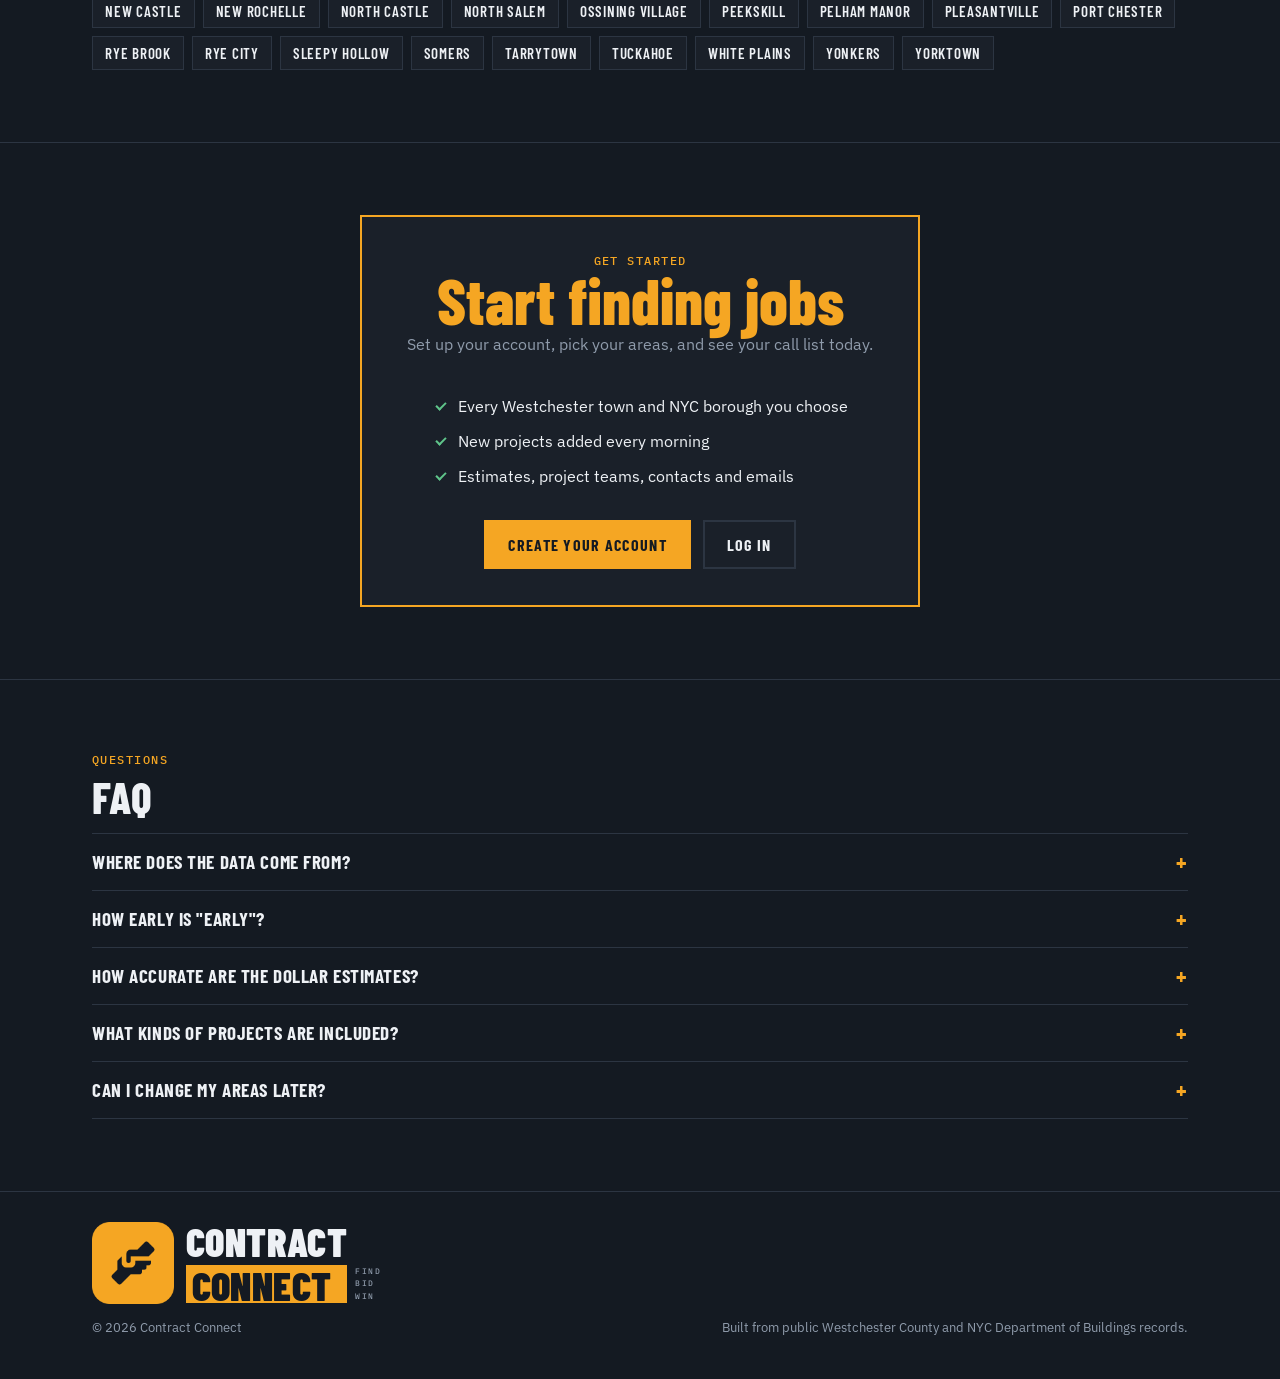
==== commit 63ac30d7: "Split 'GC / framing' into General contractor and Framing & carpentry - General contractor: the figur" ====
--- a/index.html
+++ b/index.html
@@ -16,12 +16,12 @@
 <meta property="og:site_name" content="Contract Connect">
 <meta property="og:title" content="Contract Connect: find the job before everyone else bids it">
 <meta property="og:description" content="Early private construction leads for Westchester and NYC, sized for your trade, with who to call.">
-<meta property="og:url" content="https://rezcagroup.github.io/westchester-lead-machine/">
-<meta property="og:image" content="https://rezcagroup.github.io/westchester-lead-machine/assets/og-image.png">
+<meta property="og:url" content="https://rezcagroup.github.io/contract-connect/">
+<meta property="og:image" content="https://rezcagroup.github.io/contract-connect/assets/og-image.png">
 <meta property="og:image:width" content="1200">
 <meta property="og:image:height" content="630">
 <meta name="twitter:card" content="summary_large_image">
-<link rel="stylesheet" href="cc.css">
+<link rel="stylesheet" href="cc.css?v=51e2e382ff">
 <style>
 :root{
   --bg:#141a22; --panel:#1a2029; --line:#2c3542; --ink:#eef1f5; --mute:#8f9bab;
@@ -235,7 +235,7 @@
       <h2>Pick the trade you sell</h2>
       <p class="intro">Every estimate, scope line and email switches to your trade.</p>
       <div class="chips">
-        <span class="chip">GC / framing</span><span class="chip on">Concrete</span><span class="chip">Site work</span><span class="chip">HVAC</span><span class="chip">Electrical</span><span class="chip">Plumbing</span><span class="chip">Roofing</span><span class="chip">Windows &amp; doors</span><span class="chip">Painting</span>
+        <span class="chip">General contractor</span><span class="chip">Framing &amp; carpentry</span><span class="chip on">Concrete</span><span class="chip">Site work</span><span class="chip">HVAC</span><span class="chip">Electrical</span><span class="chip">Plumbing</span><span class="chip">Roofing</span><span class="chip">Windows &amp; doors</span><span class="chip">Painting</span>
       </div>
     </div>
   </section>
--- a/cc.css
+++ b/cc.css
@@ -70,3 +70,36 @@
 .cc-small{font-size:13px;color:var(--mute);margin-top:16px;text-align:center}
 .cc-linkbtn{background:none;border:0;padding:0;color:var(--accent);font:inherit;cursor:pointer;text-decoration:underline}
 .hide{display:none!important}
+
+/* Outline map (src/ccmap.js) */
+.ccmap{position:relative;height:470px;background:#161c24;overflow:hidden;user-select:none}
+.ccmap canvas{display:block;width:100%;height:100%;cursor:grab;touch-action:pan-x pan-y}
+@media (max-width:600px){.ccmap{height:380px}}
+.ccmap-ctl{position:absolute;top:10px;right:10px;display:flex;flex-direction:column;border:1px solid var(--line);background:rgba(20,26,34,.9)}
+.ccmap-ctl button{width:32px;height:32px;background:none;border:0;color:var(--ink);font:600 18px/1 var(--body);cursor:pointer}
+.ccmap-ctl button+button{border-top:1px solid var(--line)}
+.ccmap-ctl button:hover{background:var(--line)}
+.ccmap-card{position:absolute;max-width:280px;background:#0e1218;border:1px solid var(--accent);padding:9px 11px;pointer-events:none;box-shadow:0 6px 18px rgba(0,0,0,.45);z-index:2}
+.ccmap-card.touch{pointer-events:auto}
+.ccmap-card b{display:block;font:700 15px/1.15 var(--display);text-transform:uppercase;letter-spacing:.02em;color:var(--ink)}
+.ccmap-card span{display:block;font-size:12px;color:var(--mute);margin:3px 0}
+.ccmap-card em{display:block;font:500 12px var(--mono);font-style:normal;color:var(--accent)}
+.ccmap-card button{margin-top:8px;width:100%;background:var(--accent);color:var(--accent-ink);border:0;padding:8px;font:700 14px var(--display);letter-spacing:.06em;text-transform:uppercase;cursor:pointer}
+.ccmap-toast{position:absolute;left:50%;top:12px;transform:translateX(-50%);background:rgba(14,18,24,.92);border:1px solid var(--line);color:var(--ink);font-size:13px;padding:6px 12px;pointer-events:none}
+
+/* Trade picker in the apps: "Selling: Concrete + HVAC ▾" */
+.cc-tp{position:relative}
+.cc-tp-btn{display:flex;align-items:center;gap:8px;background:var(--panel);border:1px solid var(--accent);color:var(--ink);padding:6px 12px;font:700 14px var(--display);letter-spacing:.05em;text-transform:uppercase;cursor:pointer;max-width:80vw;text-align:left}
+.cc-tp-btn .cc-tp-val{overflow:hidden;text-overflow:ellipsis;white-space:nowrap}
+.cc-tp-btn i{font-style:normal;color:var(--accent)}
+.cc-tp-menu{position:absolute;z-index:20;top:calc(100% + 6px);left:0;min-width:240px;background:#0e1218;border:1px solid var(--line);box-shadow:0 10px 26px rgba(0,0,0,.5);padding:6px}
+.cc-tp-menu label{display:flex;align-items:center;gap:10px;padding:8px 10px;cursor:pointer;font:600 15px var(--display);letter-spacing:.04em;text-transform:uppercase}
+.cc-tp-menu label:hover{background:var(--panel)}
+.cc-tp-menu input{accent-color:var(--accent);width:16px;height:16px}
+.cc-tp-foot{font-size:12px;color:var(--mute);padding:6px 10px 4px;border-top:1px solid var(--line);margin-top:4px}
+
+/* Trade chips on the area picker page */
+.cc-chips{display:flex;flex-wrap:wrap;gap:8px;padding:16px 18px 18px}
+.cc-chip{font:700 15px var(--display);letter-spacing:.05em;text-transform:uppercase;background:var(--bg);border:1px solid var(--line);color:var(--mute);padding:9px 14px;cursor:pointer}
+.cc-chip:hover{border-color:var(--mute);color:var(--ink)}
+.cc-chip[aria-pressed="true"]{background:var(--accent);border-color:var(--accent);color:var(--accent-ink)}
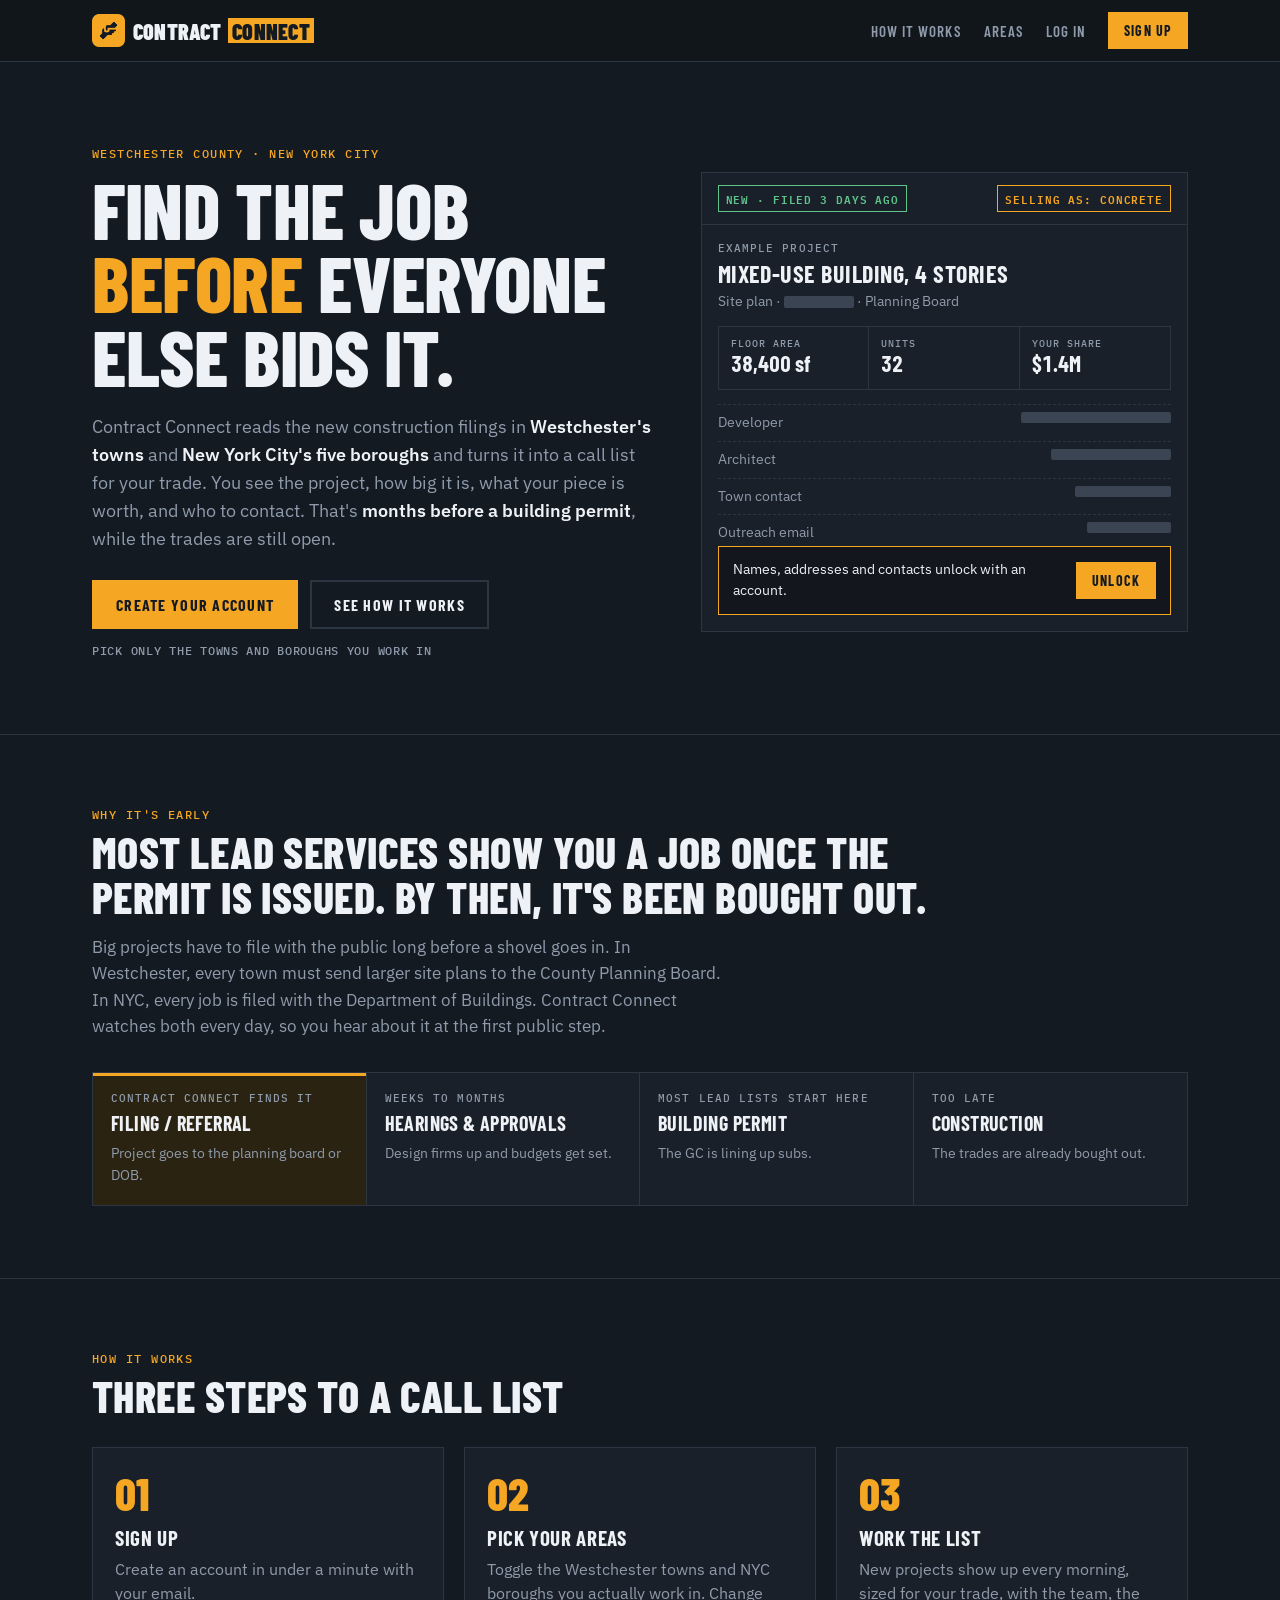
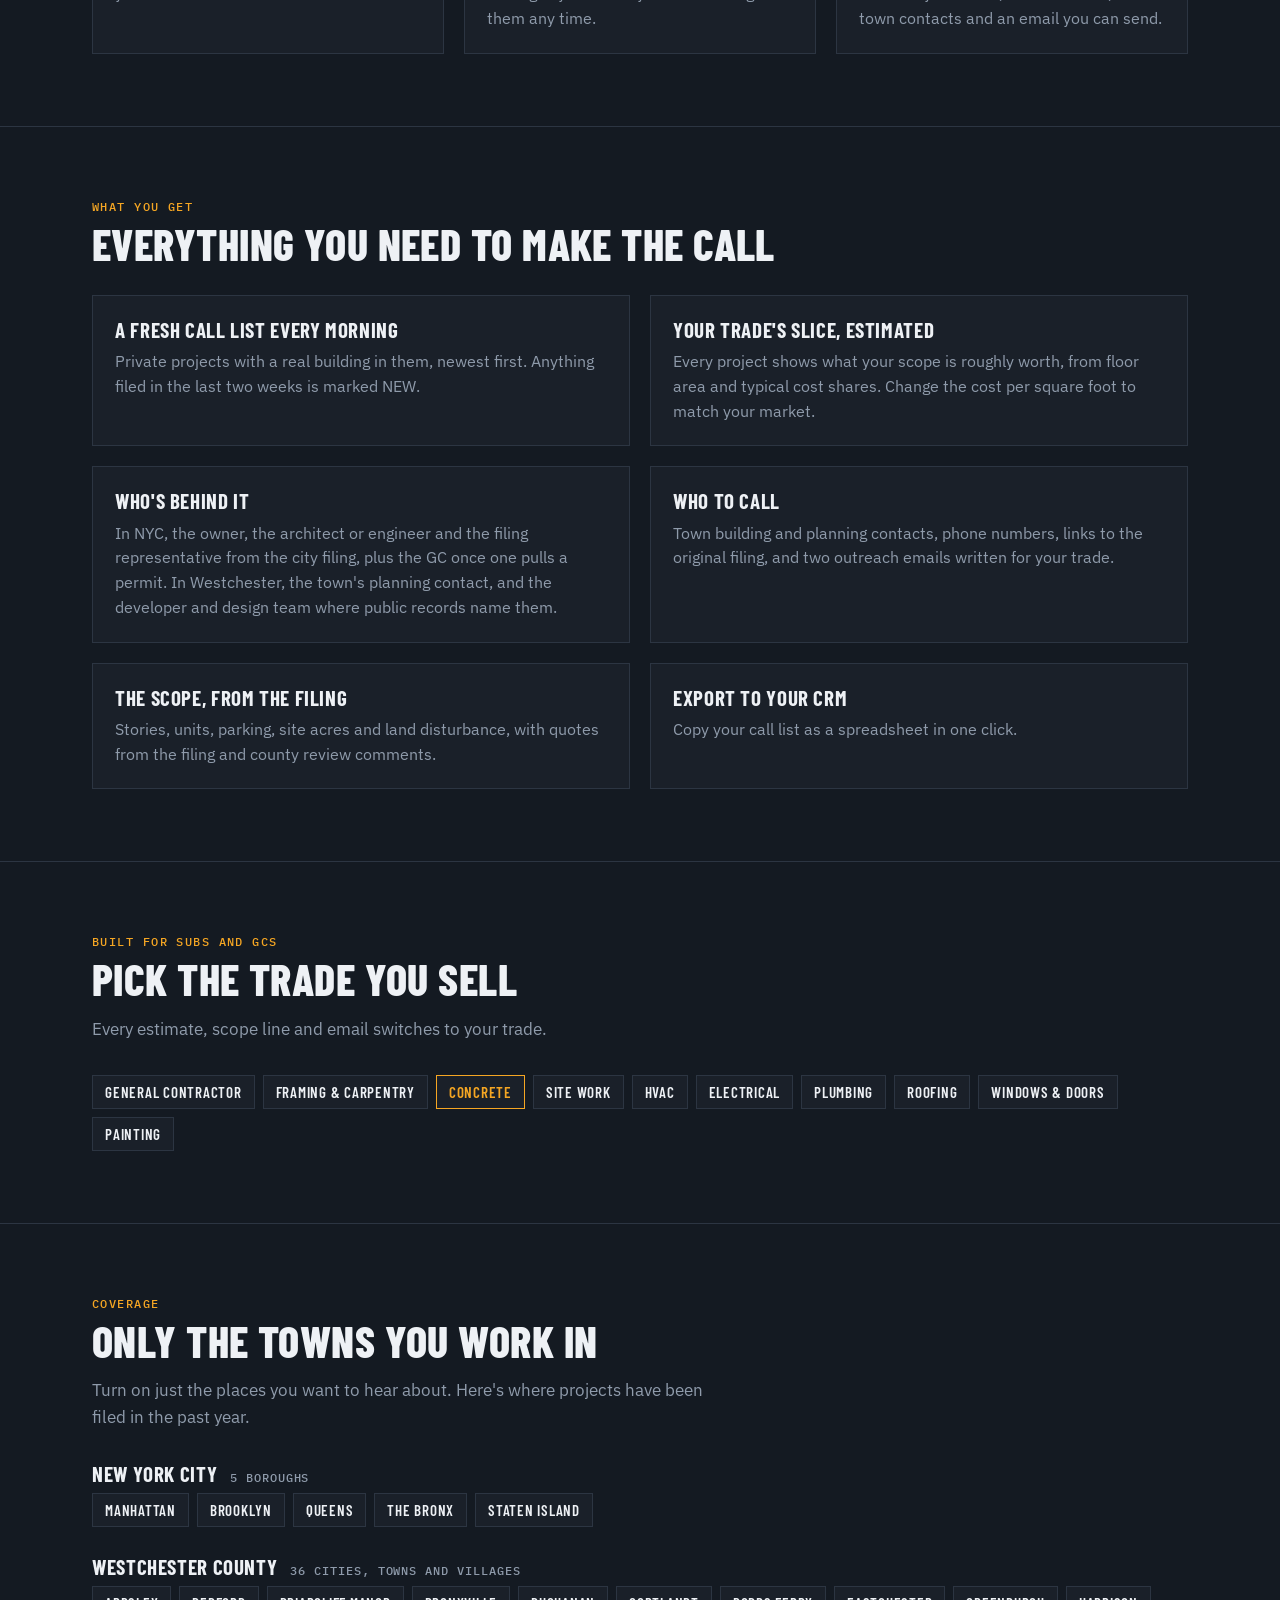
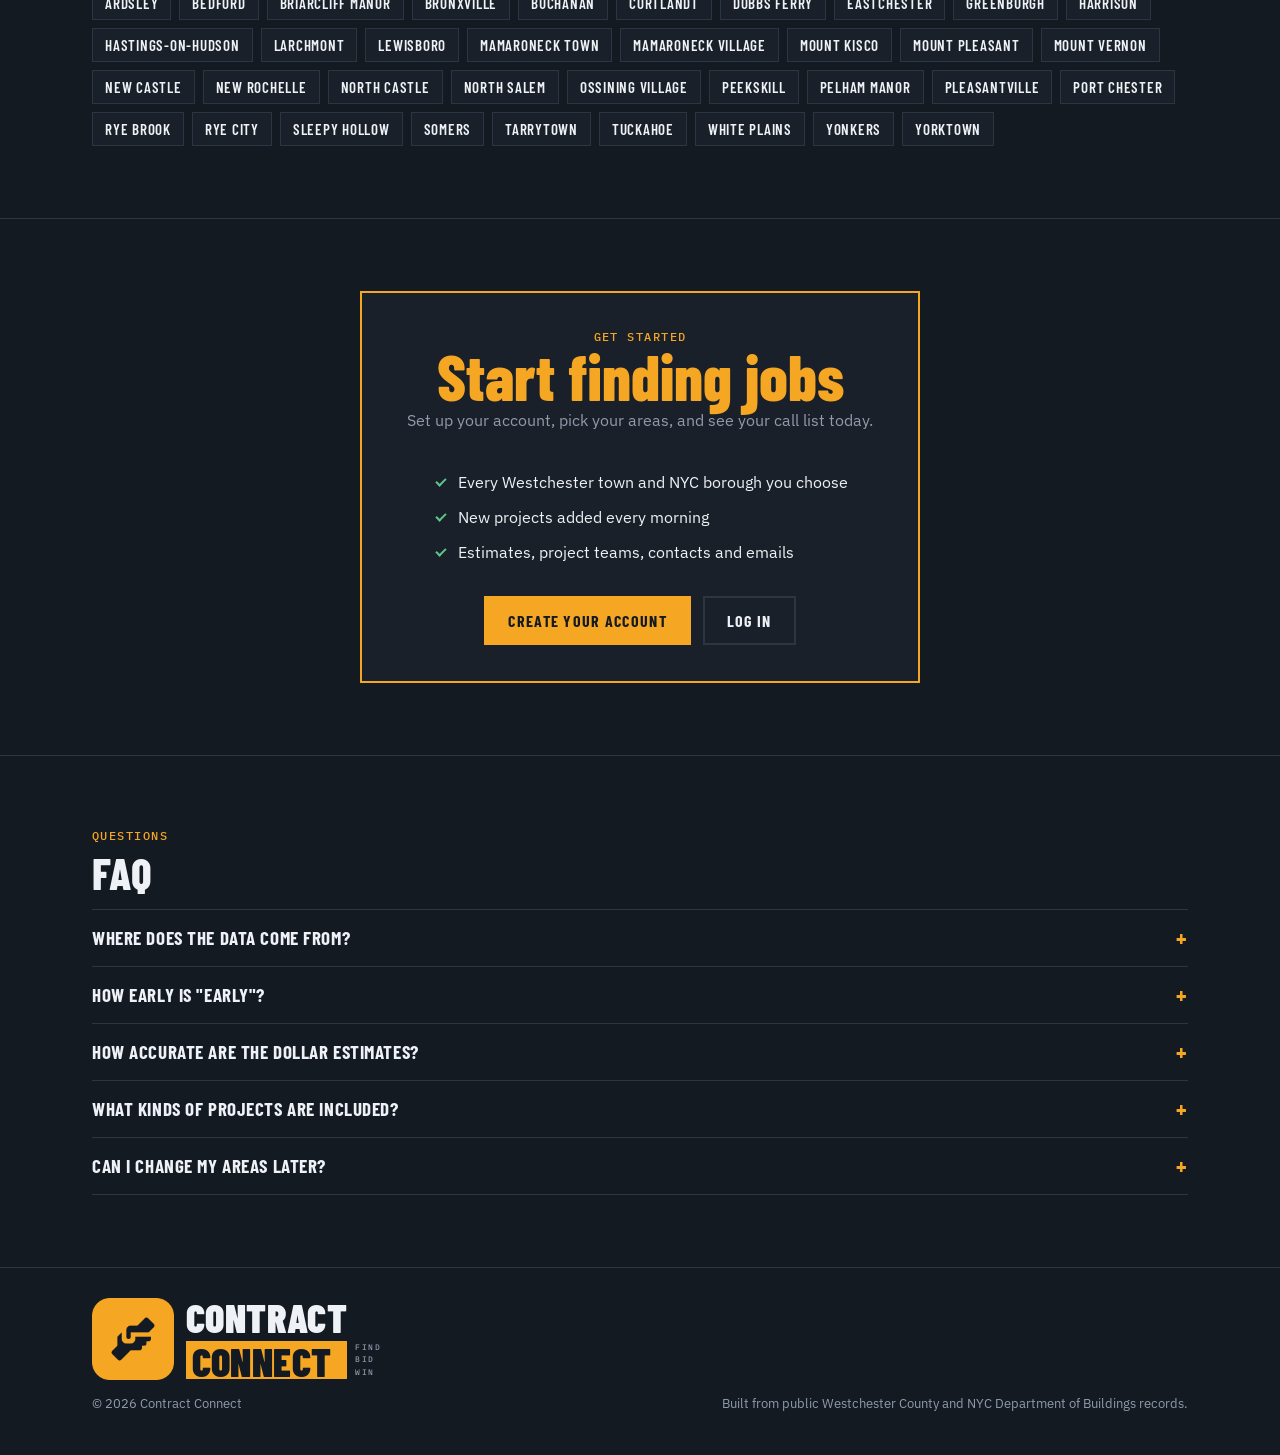
==== commit 01f69e91: "Landing page: label the example, accurate claims, coverage from data - The sample project card says " ====
--- a/index.html
+++ b/index.html
@@ -21,7 +21,7 @@
 <meta property="og:image:width" content="1200">
 <meta property="og:image:height" content="630">
 <meta name="twitter:card" content="summary_large_image">
-<link rel="stylesheet" href="cc.css?v=51e2e382ff">
+<link rel="stylesheet" href="cc.css?v=5de4f3e58b">
 <style>
 :root{
   --bg:#141a22; --panel:#1a2029; --line:#2c3542; --ink:#eef1f5; --mute:#8f9bab;
@@ -85,6 +85,7 @@
 .kv small{display:block;font:500 10px var(--mono);letter-spacing:.1em;text-transform:uppercase;color:var(--mute)}
 .kv b{font:700 22px var(--display);font-variant-numeric:tabular-nums}
 .blur{filter:blur(5px);user-select:none}
+.ph{display:inline-block;height:.8em;border-radius:2px;background:#3a4452;vertical-align:middle}
 .rows{font-size:14px}
 .rows div{display:flex;justify-content:space-between;gap:12px;padding:7px 0;border-top:1px dashed var(--line)}
 .rows span:first-child{color:var(--mute)}
@@ -157,7 +158,7 @@
       <div>
         <div class="eyebrow">Westchester County · New York City</div>
         <h1>Find the job <em>before</em> everyone else bids it.</h1>
-        <p class="lede">Contract Connect reads every new private construction filing in <b>Westchester's towns</b> and <b>New York City's five boroughs</b> and turns it into a call list for your trade. You see the project, how big it is, what your piece is worth, and who to contact. That's <b>months before a building permit</b>, while the trades are still open.</p>
+        <p class="lede">Contract Connect reads the new construction filings in <b>Westchester's towns</b> and <b>New York City's five boroughs</b> and turns it into a call list for your trade. You see the project, how big it is, what your piece is worth, and who to contact. That's <b>months before a building permit</b>, while the trades are still open.</p>
         <div class="cta-row">
           <a class="btn primary" href="login.html#signup">Create your account</a>
           <a class="btn ghost" href="#how">See how it works</a>
@@ -168,18 +169,19 @@
       <div class="card" aria-label="Example lead">
         <div class="head"><span class="tag new">New · filed 3 days ago</span><span class="tag trade">Selling as: Concrete</span></div>
         <div class="body">
+          <div style="font:500 11px var(--mono);letter-spacing:.1em;text-transform:uppercase;color:var(--mute);margin-bottom:6px">Example project</div>
           <div class="title">Mixed-use building, 4 stories</div>
-          <div class="mute" style="font-size:14px">Site plan · <span class="blur">White Plains</span> · Planning Board</div>
+          <div class="mute" style="font-size:14px">Site plan · <span class="ph" style="width:70px"></span> · Planning Board</div>
           <div class="kv">
             <div><small>Floor area</small><b>38,400 sf</b></div>
             <div><small>Units</small><b>32</b></div>
             <div><small>Your share</small><b>$1.4M</b></div>
           </div>
           <div class="rows">
-            <div><span>Developer</span><span class="blur">Hudson Ridge Partners LLC</span></div>
-            <div><span>Architect</span><span class="blur">M. Alvarez Architects</span></div>
-            <div><span>Town contact</span><span class="blur">(914) 555-0142</span></div>
-            <div><span>Outreach email</span><span class="blur">Ready to send</span></div>
+            <div><span>Developer</span><span class="ph" style="width:150px"></span></div>
+            <div><span>Architect</span><span class="ph" style="width:120px"></span></div>
+            <div><span>Town contact</span><span class="ph" style="width:96px"></span></div>
+            <div><span>Outreach email</span><span class="ph" style="width:84px"></span></div>
           </div>
           <div style="height:64px"></div>
         </div>
@@ -221,7 +223,7 @@
       <div class="grid2" style="margin-top:28px">
         <div class="box"><h3>A fresh call list every morning</h3><p>Private projects with a real building in them, newest first. Anything filed in the last two weeks is marked NEW.</p></div>
         <div class="box"><h3>Your trade's slice, estimated</h3><p>Every project shows what your scope is roughly worth, from floor area and typical cost shares. Change the cost per square foot to match your market.</p></div>
-        <div class="box"><h3>Who's behind it</h3><p>Developer, architect, engineer and filing representative from public records. In NYC, the GC once one pulls a permit.</p></div>
+        <div class="box"><h3>Who's behind it</h3><p>In NYC, the owner, the architect or engineer and the filing representative from the city filing, plus the GC once one pulls a permit. In Westchester, the town's planning contact, and the developer and design team where public records name them.</p></div>
         <div class="box"><h3>Who to call</h3><p>Town building and planning contacts, phone numbers, links to the original filing, and two outreach emails written for your trade.</p></div>
         <div class="box"><h3>The scope, from the filing</h3><p>Stories, units, parking, site acres and land disturbance, with quotes from the filing and county review comments.</p></div>
         <div class="box"><h3>Export to your CRM</h3><p>Copy your call list as a spreadsheet in one click.</p></div>
@@ -244,7 +246,7 @@
     <div class="wrap">
       <div class="eyebrow">Coverage</div>
       <h2>Only the towns you work in</h2>
-      <p class="intro">Turn on just the places you want to hear about. Here's what's covered today.</p>
+      <p class="intro">Turn on just the places you want to hear about. Here's where projects have been filed in the past year.</p>
       <h3>New York City <span class="count">5 boroughs</span></h3>
       <div class="chips" style="margin-bottom:28px">
         <span class="chip">Manhattan</span><span class="chip">Brooklyn</span><span class="chip">Queens</span><span class="chip">The Bronx</span><span class="chip">Staten Island</span>
@@ -296,9 +298,9 @@
 </footer>
 
 <script>
-const WC_TOWNS = ["Ardsley","Bedford","Briarcliff Manor","Bronxville","Buchanan","Cortlandt","Dobbs Ferry","Eastchester","Greenburgh","Harrison","Hastings-on-Hudson","Larchmont","Lewisboro","Mamaroneck Town","Mamaroneck Village","Mount Kisco","Mount Pleasant","Mount Vernon","New Castle","New Rochelle","North Castle","North Salem","Ossining Village","Peekskill","Pelham Manor","Pleasantville","Port Chester","Rye Brook","Rye City","Sleepy Hollow","Somers","Tarrytown","Tuckahoe","White Plains","Yonkers","Yorktown"];
+const WC_TOWNS = ["Ardsley", "Bedford", "Briarcliff Manor", "Bronxville", "Buchanan", "Cortlandt", "Dobbs Ferry", "Eastchester", "Greenburgh", "Harrison", "Hastings-on-Hudson", "Larchmont", "Lewisboro", "Mamaroneck Town", "Mamaroneck Village", "Mount Kisco", "Mount Pleasant", "Mount Vernon", "New Castle", "New Rochelle", "North Castle", "North Salem", "Ossining Village", "Peekskill", "Pelham Manor", "Pleasantville", "Port Chester", "Rye Brook", "Rye City", "Sleepy Hollow", "Somers", "Tarrytown", "Tuckahoe", "White Plains", "Yonkers", "Yorktown"];  // filled by build.py from the current Westchester data
 document.getElementById('wc-towns').innerHTML = WC_TOWNS.map(t => `<span class="chip">${t}</span>`).join('');
-document.getElementById('wc-count').textContent = WC_TOWNS.length + ' municipalities';
+document.getElementById('wc-count').textContent = WC_TOWNS.length + ' cities, towns and villages';
 document.getElementById('yr').textContent = new Date().getFullYear();
 </script>
 </body>
--- a/cc.css
+++ b/cc.css
@@ -32,7 +32,18 @@
 .cc-bar nav a,.cc-bar nav button{font:700 14px var(--display);letter-spacing:.07em;text-transform:uppercase;color:var(--mute);text-decoration:none;background:none;border:0;padding:7px 10px;cursor:pointer}
 .cc-bar nav a:hover,.cc-bar nav button:hover{color:var(--ink)}
 .cc-bar nav a.on{color:var(--accent)}
-@media (max-width:600px){.cc-bar-in{padding-top:6px;padding-bottom:6px}.cc-bar nav{gap:0;margin-left:-10px}.cc-bar nav a,.cc-bar nav button{font-size:13px;padding:6px 8px}}
+.cc-bar .sm{display:none}
+@media (max-width:600px){
+  .cc-bar .wrap{padding:0 12px}
+  .cc-bar-in{flex-wrap:nowrap;gap:8px;min-height:48px}
+  .cc-bar .cc-mark .c1,.cc-bar .cc-mark .c2{display:none}   /* icon only */
+  .cc-bar .cc-mark .cc-ic{height:28px;margin:0}
+  .cc-bar nav{flex-wrap:nowrap;gap:0;overflow-x:auto;scrollbar-width:none;margin-right:-6px}
+  .cc-bar nav::-webkit-scrollbar{display:none}
+  .cc-bar nav a,.cc-bar nav button{font-size:13px;letter-spacing:.04em;padding:6px 6px;white-space:nowrap}
+  .cc-bar nav i{margin-left:4px;padding:0 4px}
+  .cc-bar .lg{display:none}.cc-bar .sm{display:inline}
+}
 .cc-bar nav i{font:500 11px var(--mono);font-style:normal;margin-left:5px;padding:1px 5px;border:1px solid var(--line);color:var(--mute)}
 
 /* Messages inside an app page */
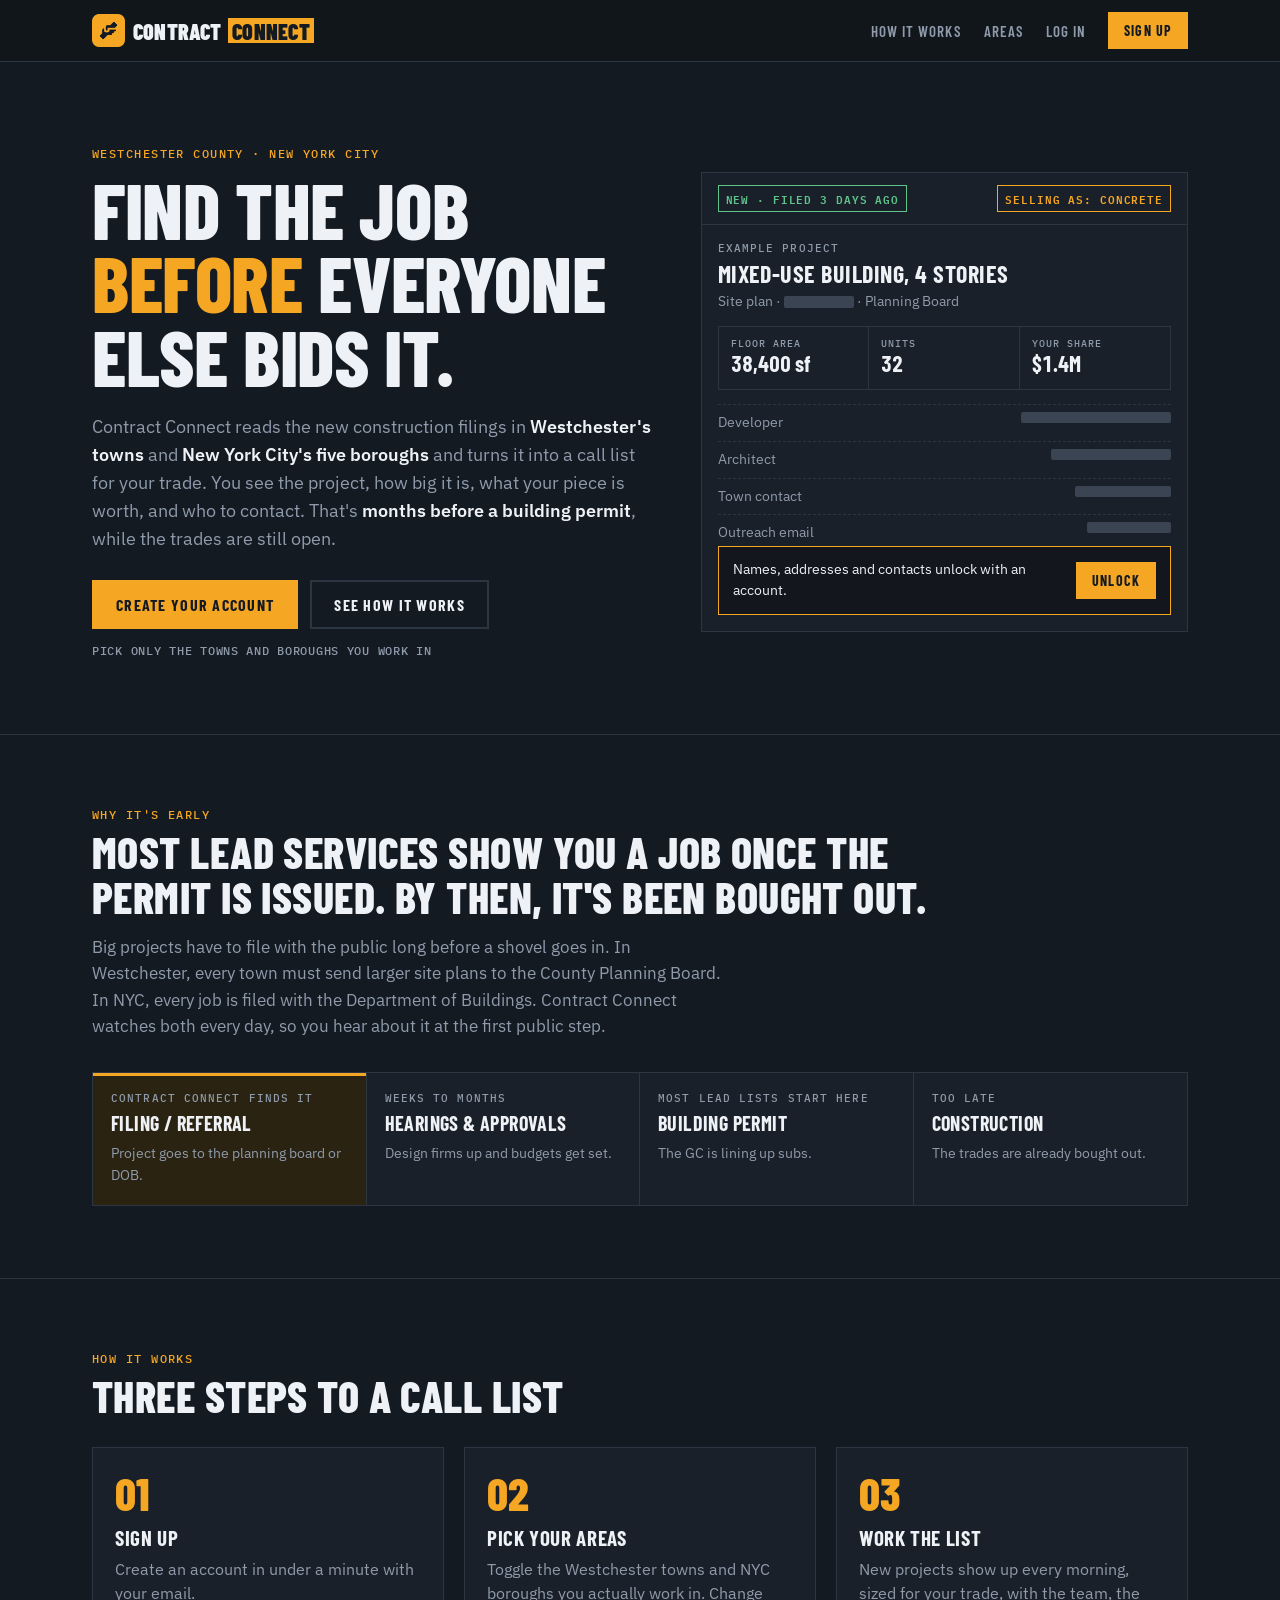
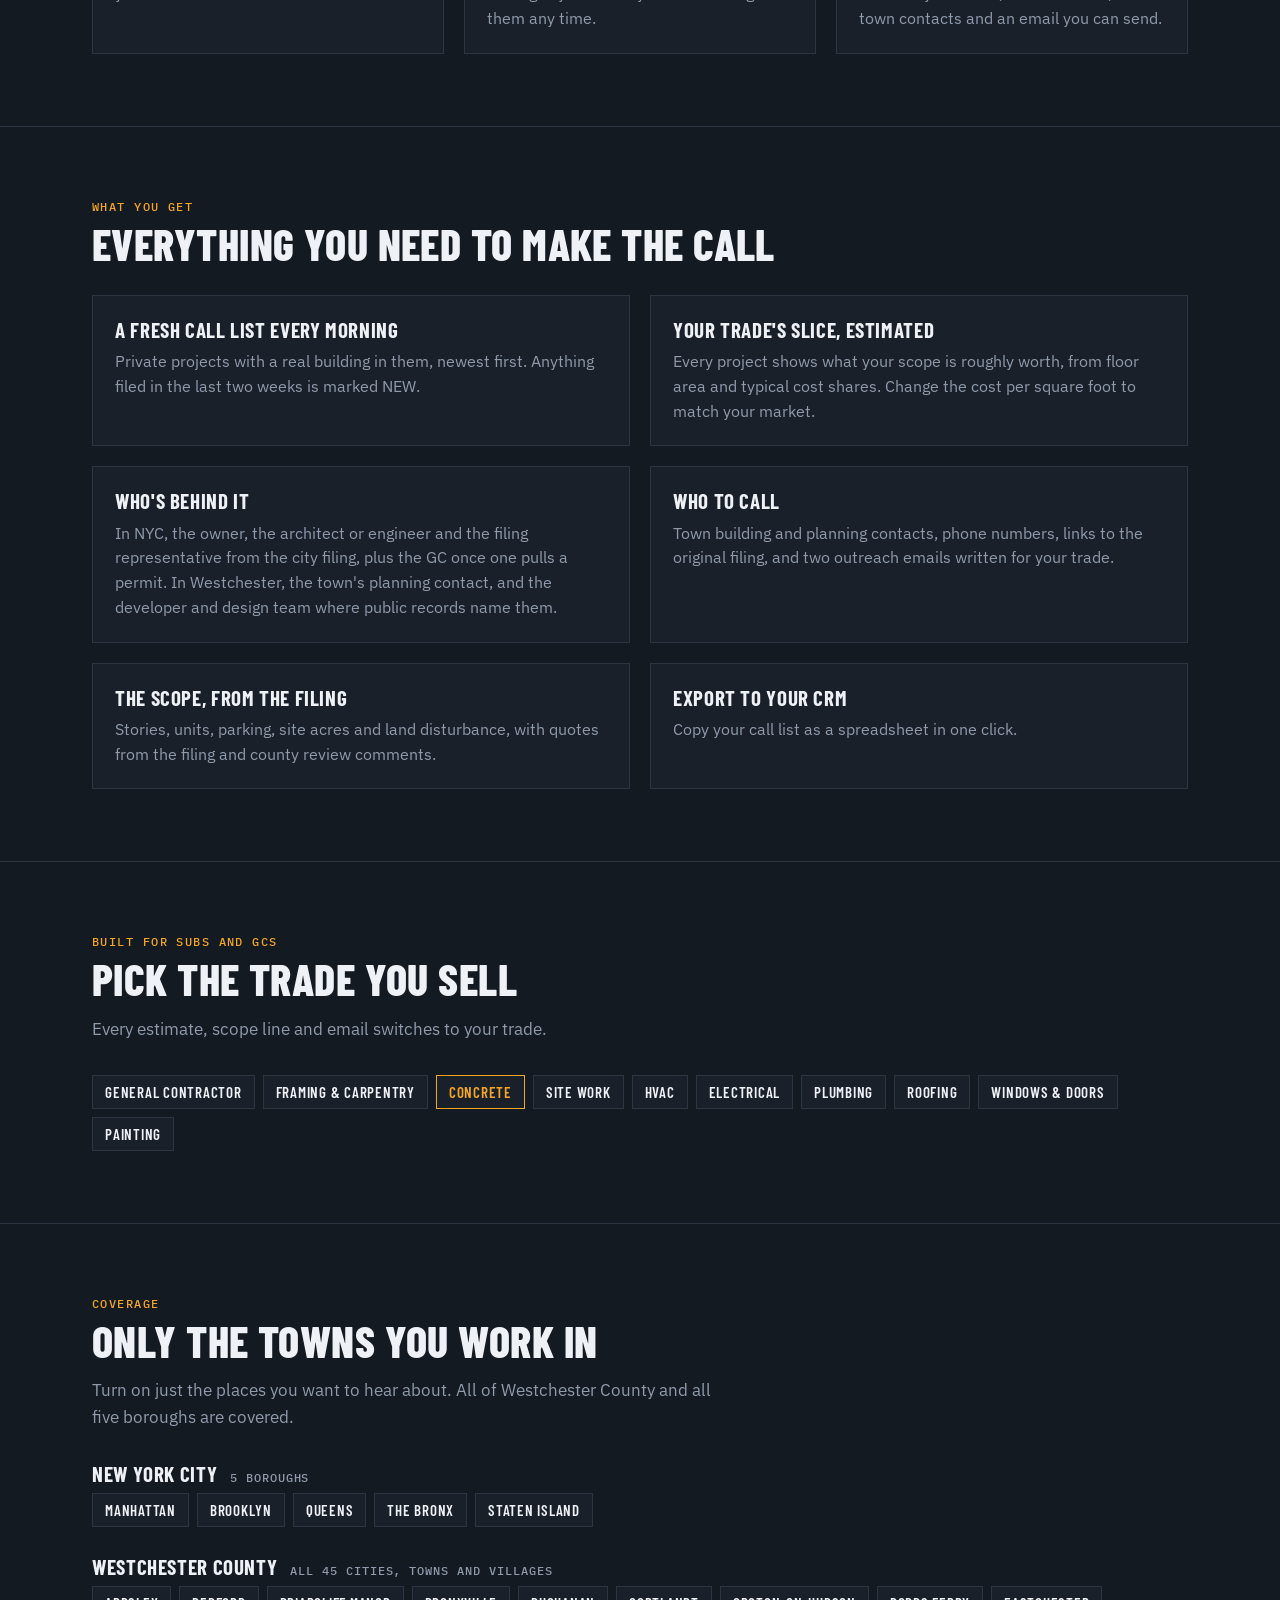
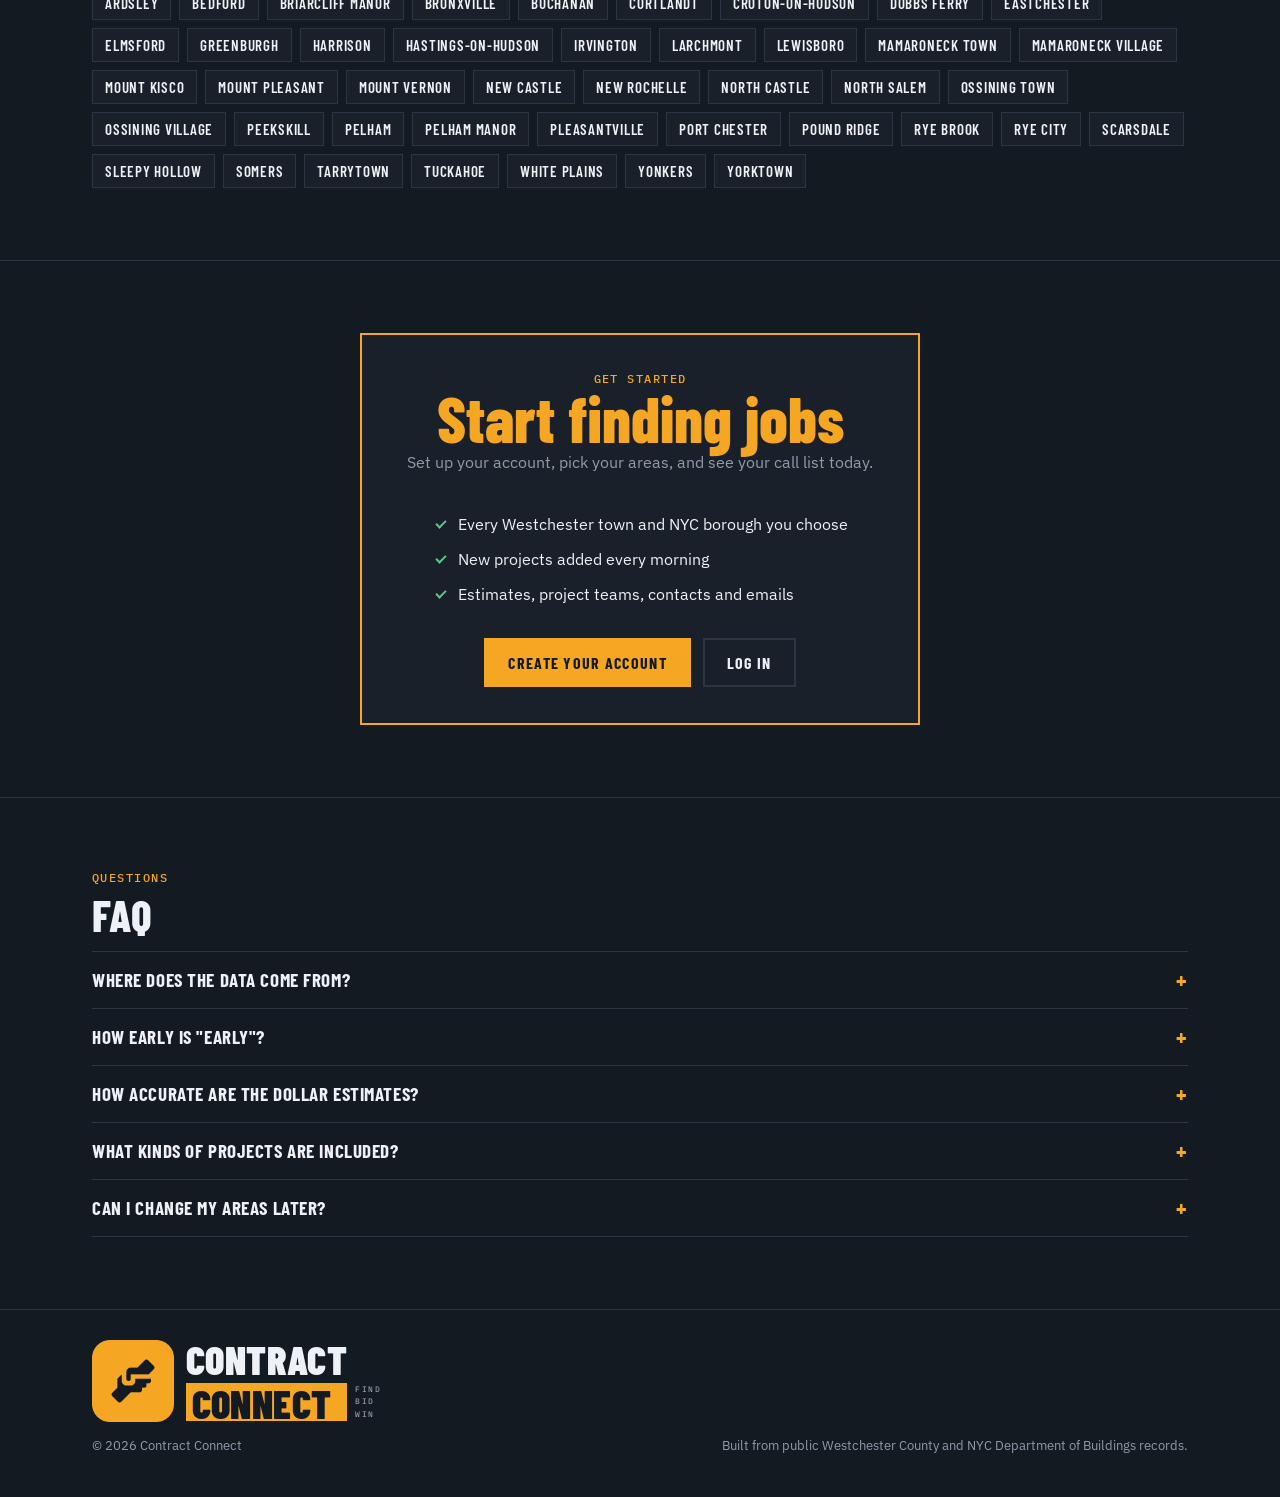
==== commit 64f63afa: "Let customers pick every Westchester town, with contacts for all - The area picker lists every area " ====
--- a/index.html
+++ b/index.html
@@ -246,7 +246,7 @@
     <div class="wrap">
       <div class="eyebrow">Coverage</div>
       <h2>Only the towns you work in</h2>
-      <p class="intro">Turn on just the places you want to hear about. Here's where projects have been filed in the past year.</p>
+      <p class="intro">Turn on just the places you want to hear about. All of Westchester County and all five boroughs are covered.</p>
       <h3>New York City <span class="count">5 boroughs</span></h3>
       <div class="chips" style="margin-bottom:28px">
         <span class="chip">Manhattan</span><span class="chip">Brooklyn</span><span class="chip">Queens</span><span class="chip">The Bronx</span><span class="chip">Staten Island</span>
@@ -298,9 +298,9 @@
 </footer>
 
 <script>
-const WC_TOWNS = ["Ardsley", "Bedford", "Briarcliff Manor", "Bronxville", "Buchanan", "Cortlandt", "Dobbs Ferry", "Eastchester", "Greenburgh", "Harrison", "Hastings-on-Hudson", "Larchmont", "Lewisboro", "Mamaroneck Town", "Mamaroneck Village", "Mount Kisco", "Mount Pleasant", "Mount Vernon", "New Castle", "New Rochelle", "North Castle", "North Salem", "Ossining Village", "Peekskill", "Pelham Manor", "Pleasantville", "Port Chester", "Rye Brook", "Rye City", "Sleepy Hollow", "Somers", "Tarrytown", "Tuckahoe", "White Plains", "Yonkers", "Yorktown"];  // filled by build.py from the current Westchester data
+const WC_TOWNS = ["Ardsley", "Bedford", "Briarcliff Manor", "Bronxville", "Buchanan", "Cortlandt", "Croton-on-Hudson", "Dobbs Ferry", "Eastchester", "Elmsford", "Greenburgh", "Harrison", "Hastings-on-Hudson", "Irvington", "Larchmont", "Lewisboro", "Mamaroneck Town", "Mamaroneck Village", "Mount Kisco", "Mount Pleasant", "Mount Vernon", "New Castle", "New Rochelle", "North Castle", "North Salem", "Ossining Town", "Ossining Village", "Peekskill", "Pelham", "Pelham Manor", "Pleasantville", "Port Chester", "Pound Ridge", "Rye Brook", "Rye City", "Scarsdale", "Sleepy Hollow", "Somers", "Tarrytown", "Tuckahoe", "White Plains", "Yonkers", "Yorktown"];  // filled by build.py: every area on the county map
 document.getElementById('wc-towns').innerHTML = WC_TOWNS.map(t => `<span class="chip">${t}</span>`).join('');
-document.getElementById('wc-count').textContent = WC_TOWNS.length + ' cities, towns and villages';
+document.getElementById('wc-count').textContent = 'all 45 cities, towns and villages';
 document.getElementById('yr').textContent = new Date().getFullYear();
 </script>
 </body>
